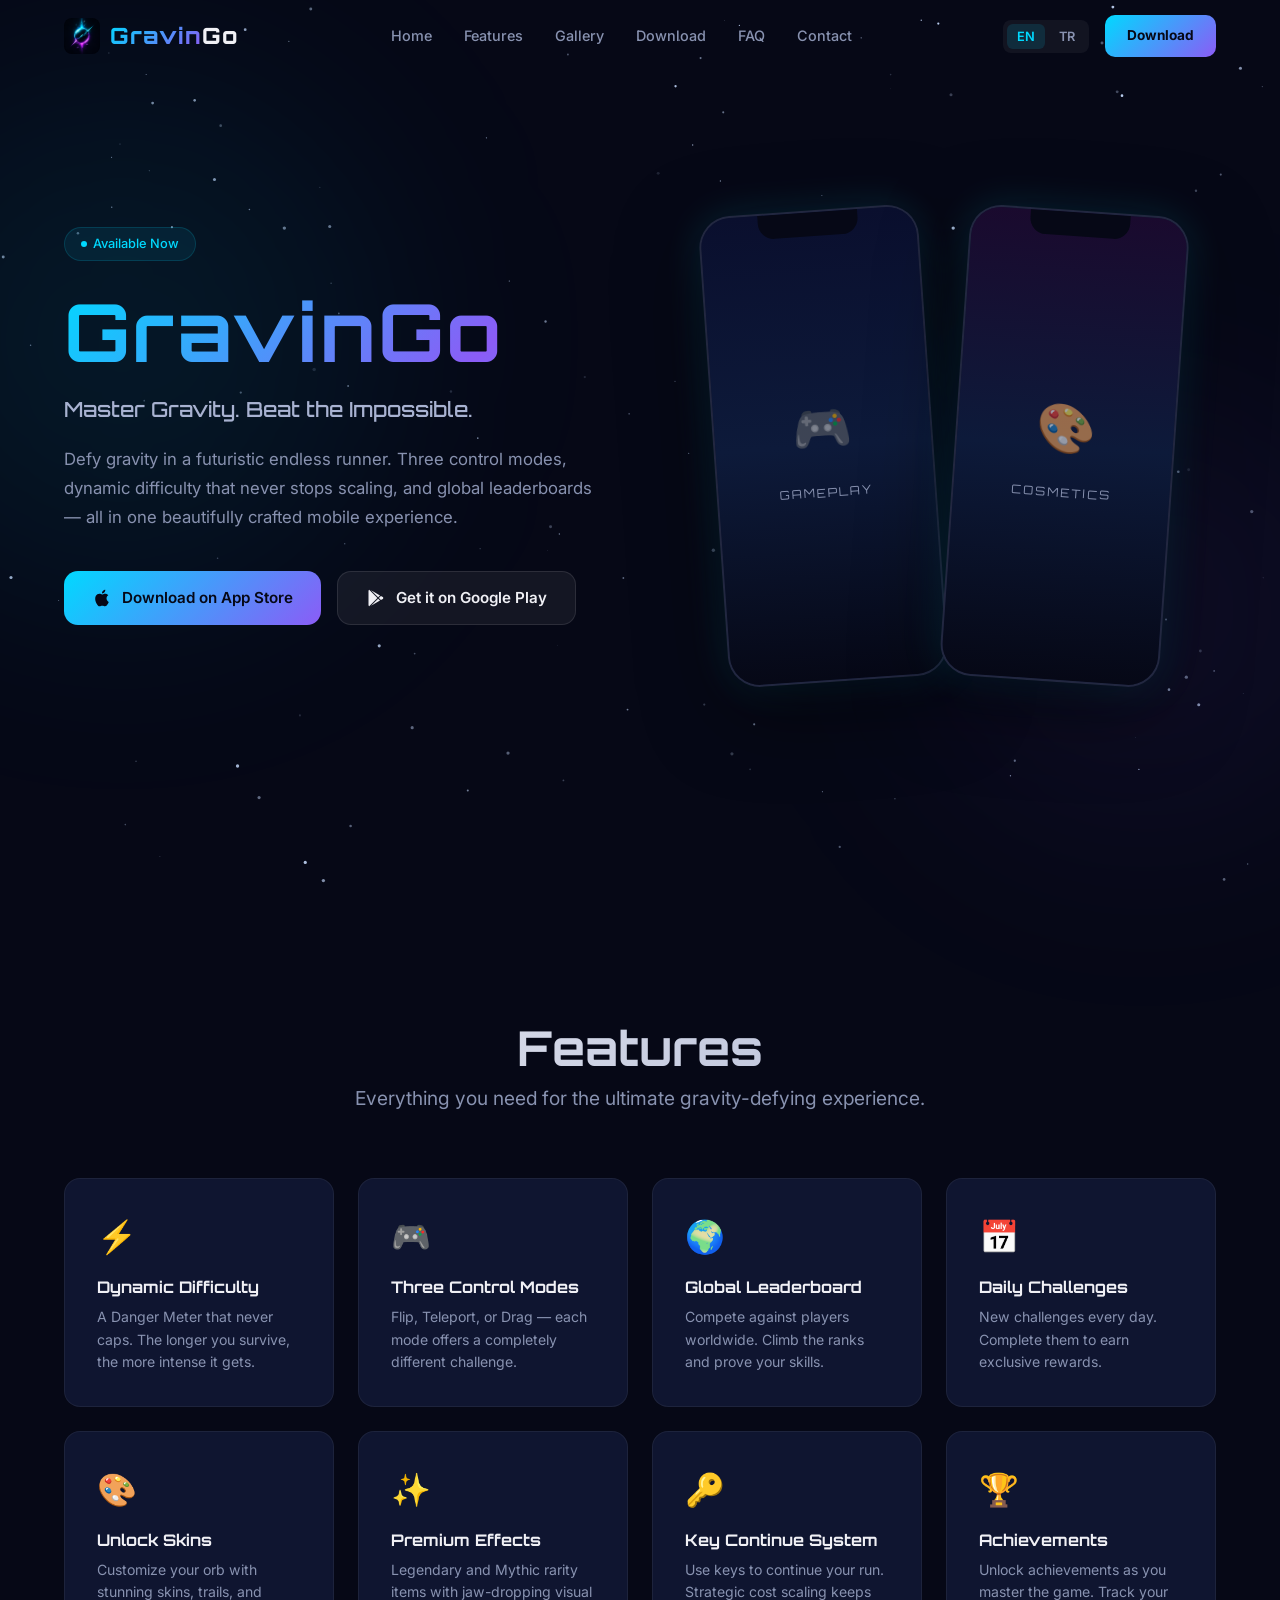
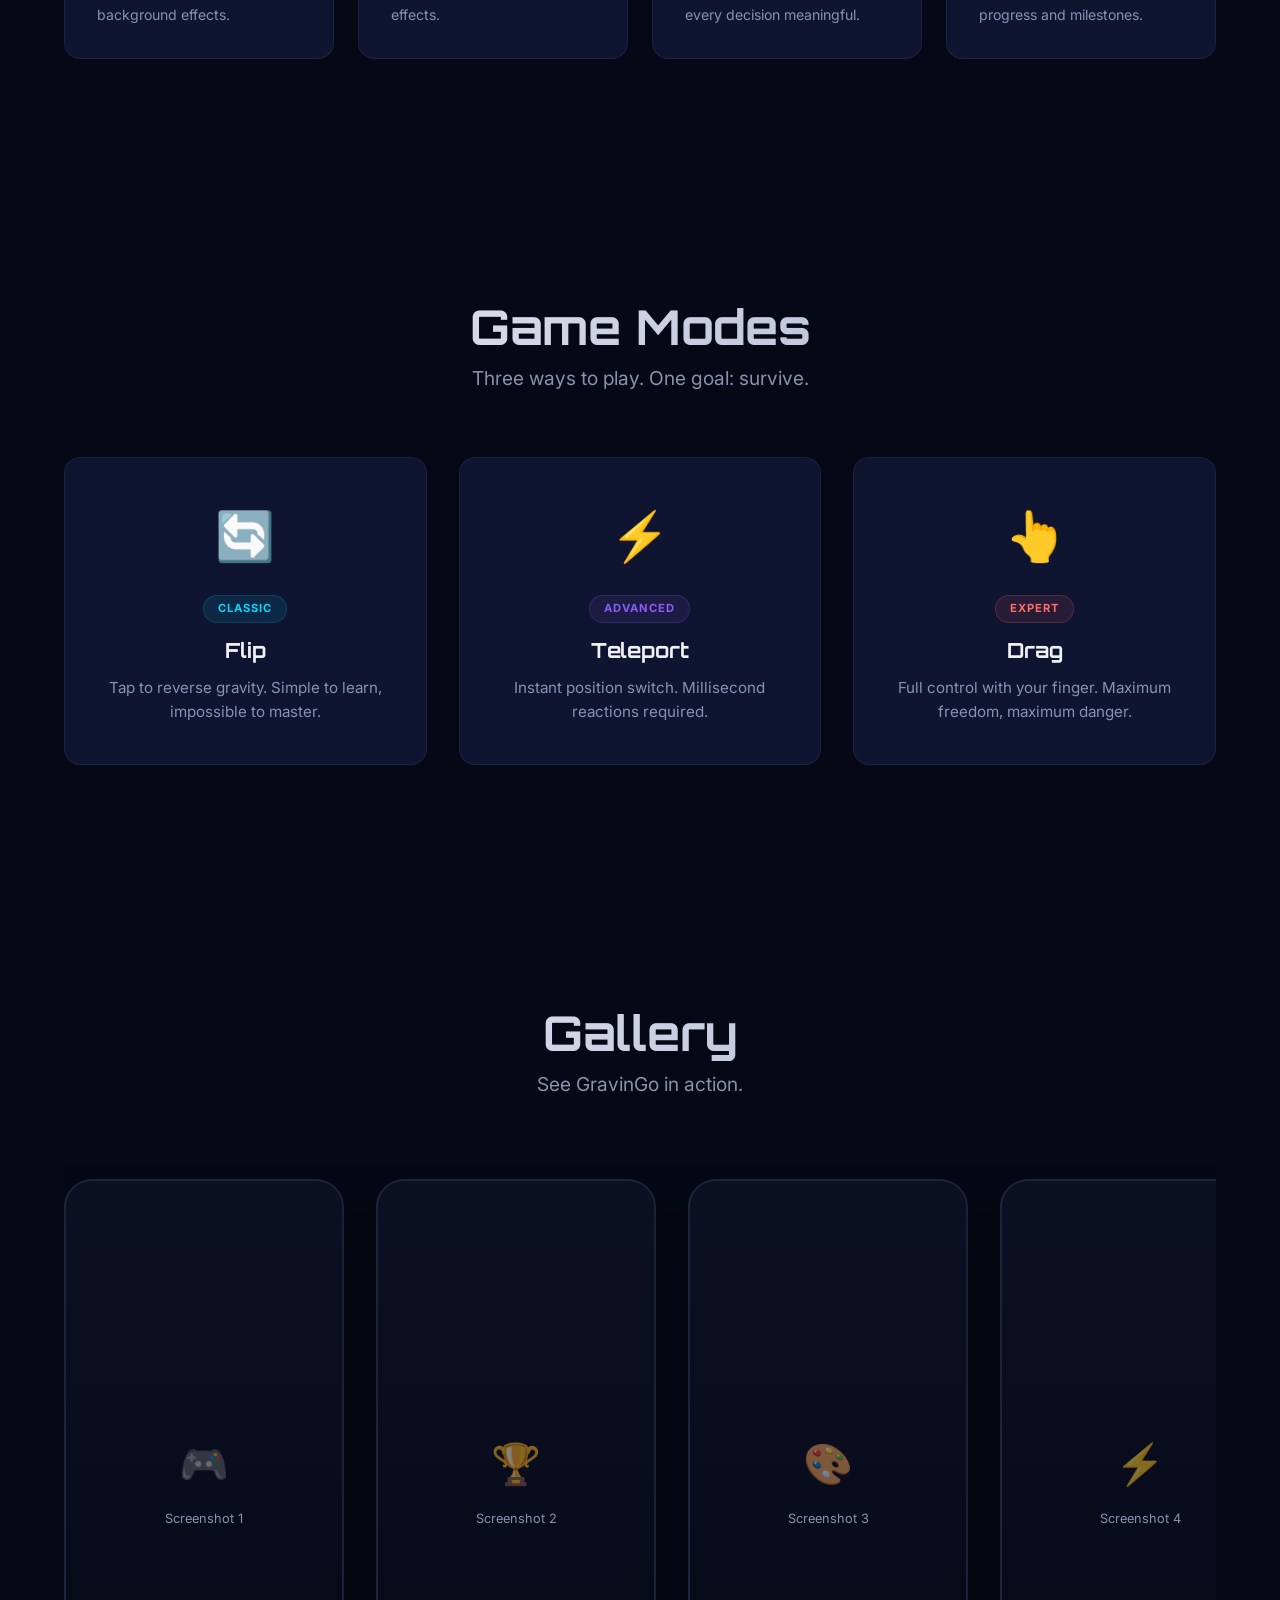
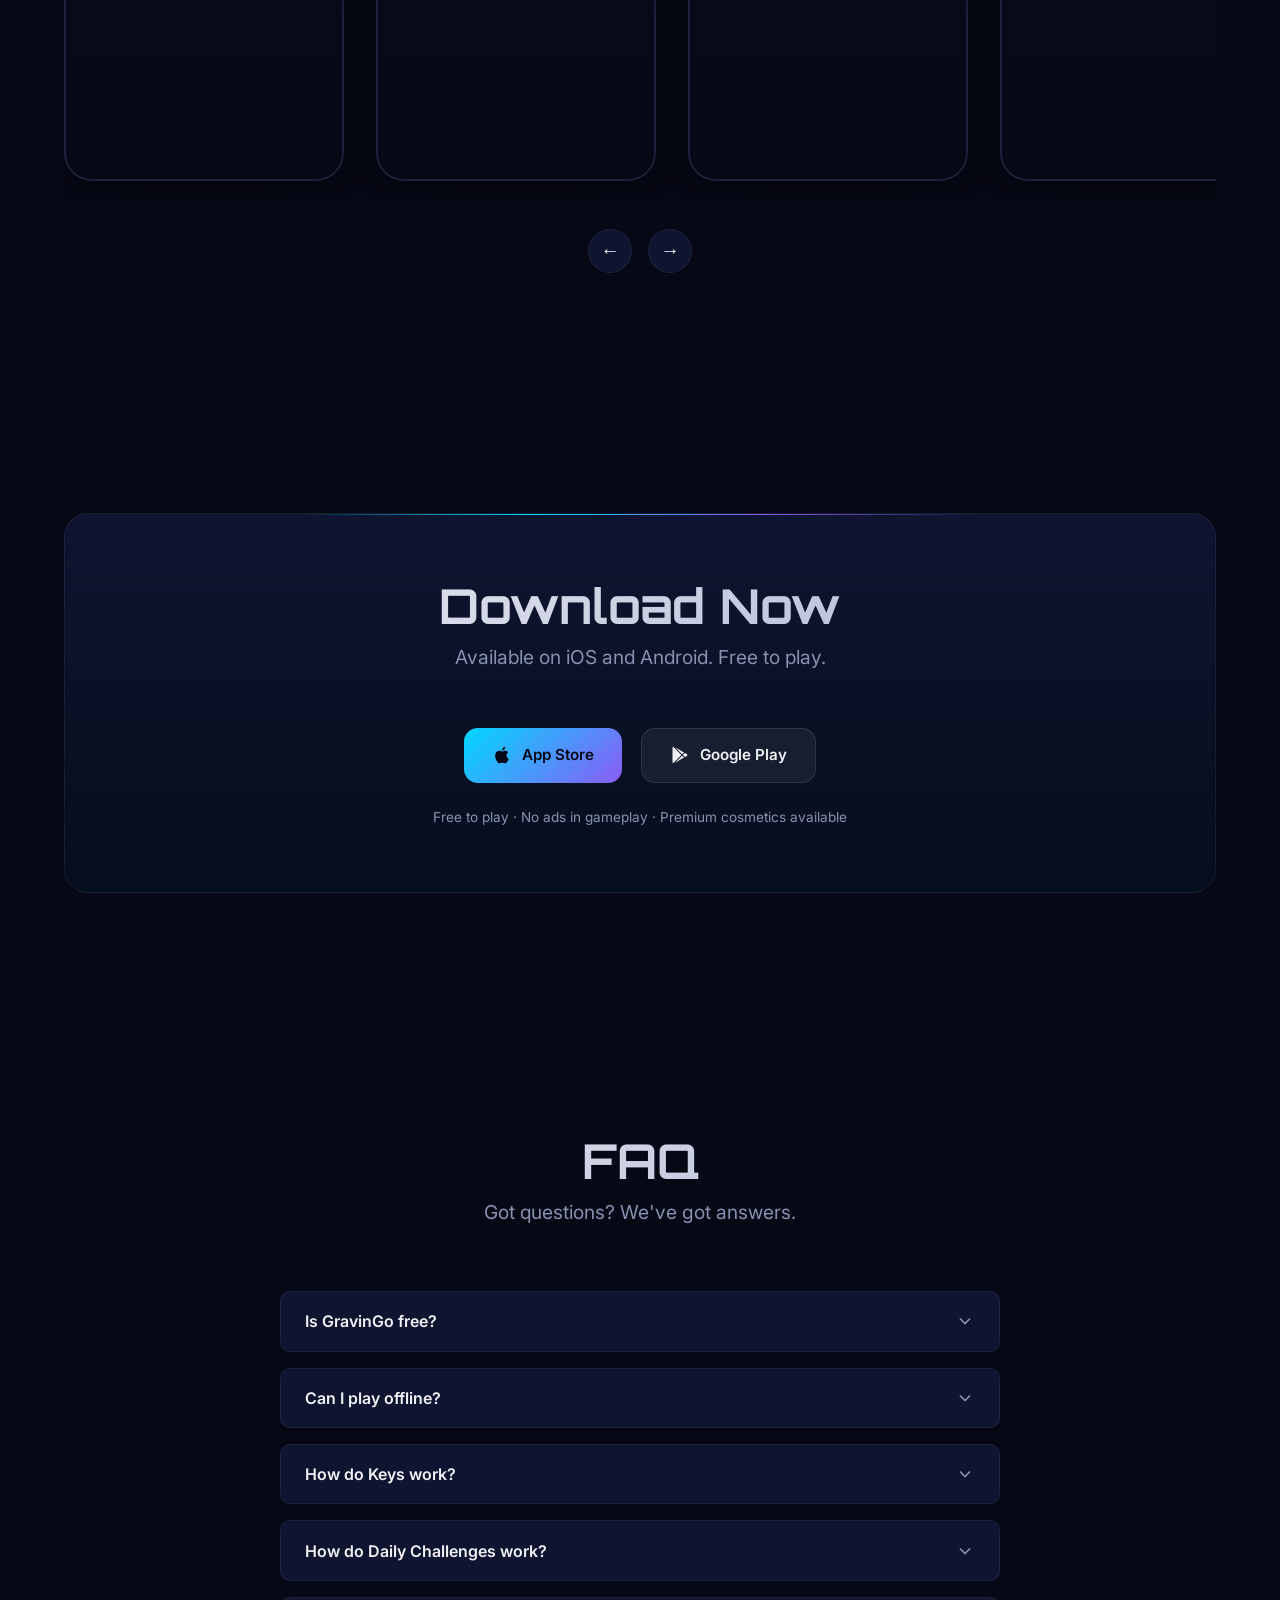
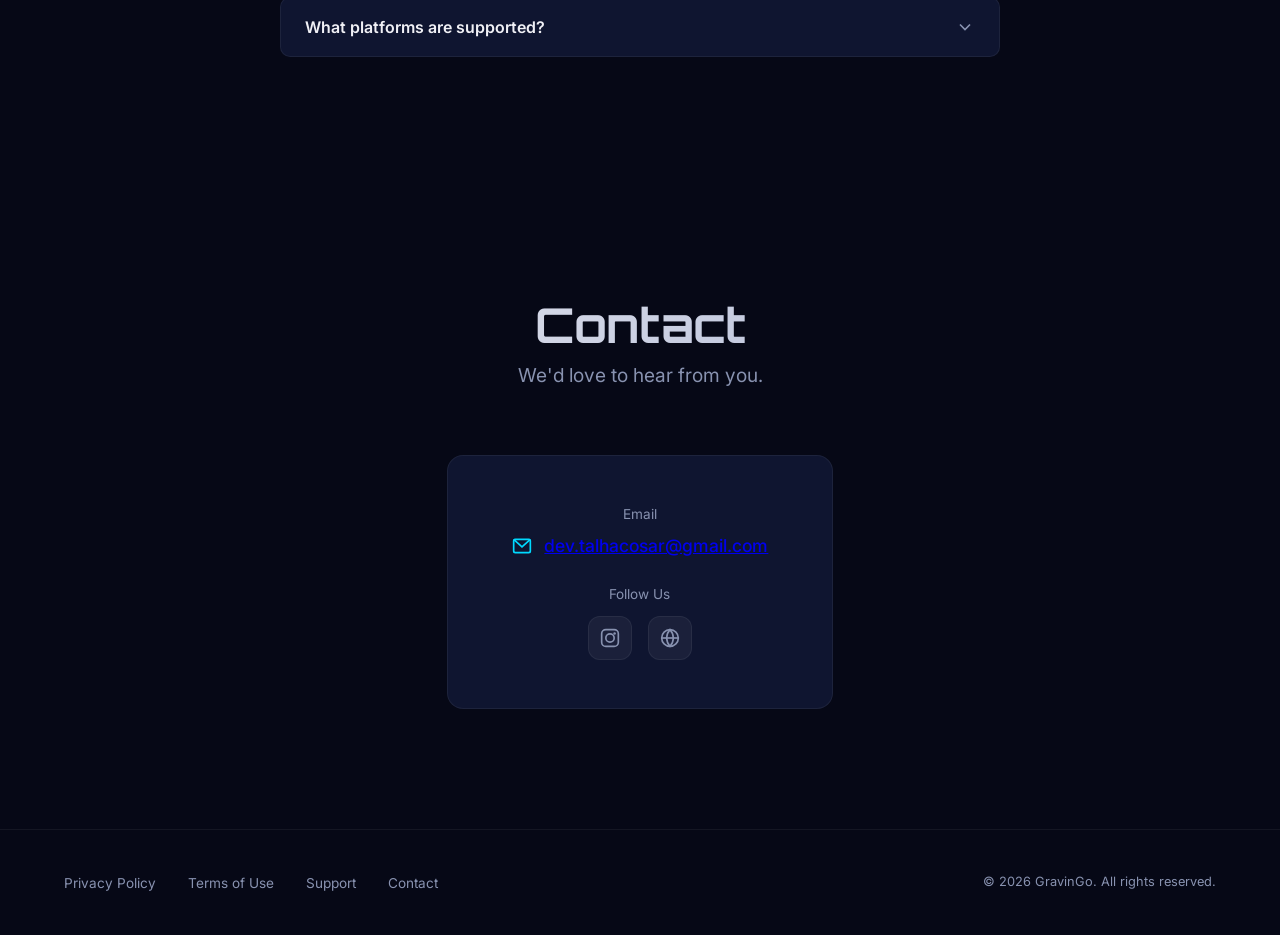
==== index.html @ 78fa4a9f "Initial commit" ====
<!DOCTYPE html>
<html lang="en">
<head>
  <meta charset="UTF-8">
  <meta name="viewport" content="width=device-width, initial-scale=1.0">
  <title>GravinGo — Master Gravity. Beat the Impossible.</title>
  <meta name="description" content="GravinGo is a futuristic endless runner where you defy gravity with three control modes, dynamic difficulty, and global leaderboards. Free on iOS and Android.">

  <!-- Open Graph -->
  <meta property="og:title" content="GravinGo — Master Gravity. Beat the Impossible.">
  <meta property="og:description" content="Defy gravity in a futuristic endless runner. Three control modes, dynamic difficulty, global leaderboards.">
  <meta property="og:type" content="website">
  <meta property="og:url" content="https://gravingo.com">
  <meta property="og:image" content="https://gravingo.com/assets/images/og-image.png">

  <!-- Twitter Card -->
  <meta name="twitter:card" content="summary_large_image">
  <meta name="twitter:title" content="GravinGo — Master Gravity. Beat the Impossible.">
  <meta name="twitter:description" content="Defy gravity in a futuristic endless runner. Free on iOS and Android.">
  <meta name="twitter:image" content="https://gravingo.com/assets/images/og-image.png">

  <!-- Favicon -->
  <link rel="icon" type="image/png" sizes="32x32" href="assets/favicon/favicon-32x32.png">
  <link rel="icon" type="image/png" sizes="16x16" href="assets/favicon/favicon-16x16.png">
  <link rel="apple-touch-icon" sizes="180x180" href="assets/favicon/apple-touch-icon.png">

  <!-- Fonts -->
  <link rel="preconnect" href="https://fonts.googleapis.com">
  <link rel="preconnect" href="https://fonts.gstatic.com" crossorigin>
  <link href="https://fonts.googleapis.com/css2?family=Inter:wght@400;500;600;700&family=Orbitron:wght@500;600;700;800;900&display=swap" rel="stylesheet">

  <!-- Styles -->
  <link rel="stylesheet" href="assets/css/style.css">
  <link rel="stylesheet" href="assets/css/responsive.css">
</head>
<body>

  <!-- ═══ Stars Background ═══ -->
  <canvas id="stars-canvas"></canvas>

  <!-- ═══ Navbar ═══ -->
  <nav class="navbar">
    <div class="container">
      <a href="#hero" class="nav-logo">
        <img src="assets/images/gravingo_logo.png" alt="GravinGo" class="nav-logo-img">
        <span><span class="text-gradient">Gravin</span>Go</span>
      </a>

      <ul class="nav-links">
        <li><a href="#hero" data-i18n="nav.home">Home</a></li>
        <li><a href="#features" data-i18n="nav.features">Features</a></li>
        <li><a href="#gallery" data-i18n="nav.gallery">Gallery</a></li>
        <li><a href="#download" data-i18n="nav.download">Download</a></li>
        <li><a href="#faq" data-i18n="nav.faq">FAQ</a></li>
        <li><a href="#contact" data-i18n="nav.contact">Contact</a></li>
      </ul>

      <div class="nav-right">
        <div class="lang-switch">
          <button data-lang="en" class="active">EN</button>
          <button data-lang="tr">TR</button>
        </div>
        <a href="#download" class="nav-cta nav-cta-desktop ripple" data-i18n="nav.download">Download</a>
        <button class="nav-hamburger" aria-label="Menu">
          <span></span>
          <span></span>
          <span></span>
        </button>
      </div>
    </div>
  </nav>

  <!-- ═══ Hero ═══ -->
  <section class="hero" id="hero">
    <div class="hero-glow glow-1"></div>
    <div class="hero-glow glow-2"></div>

    <div class="container">
      <div class="hero-content reveal-left">
        <div class="hero-badge">
          <span class="dot"></span>
          <span data-i18n="hero.badge">Available Now</span>
        </div>
        <h1><span class="gradient-text" data-i18n="hero.title">GravinGo</span></h1>
        <p class="hero-subtitle" data-i18n="hero.subtitle">Master Gravity. Beat the Impossible.</p>
        <p class="hero-desc" data-i18n="hero.description">Defy gravity in a futuristic endless runner. Three control modes, dynamic difficulty that never stops scaling, and global leaderboards — all in one beautifully crafted mobile experience.</p>
        <div class="hero-buttons">
          <a href="#" class="store-btn primary ripple" aria-label="Download on App Store">
            <svg viewBox="0 0 24 24" fill="currentColor"><path d="M18.71 19.5c-.83 1.24-1.71 2.45-3.05 2.47-1.34.03-1.77-.79-3.29-.79-1.53 0-2 .77-3.27.82-1.31.05-2.3-1.32-3.14-2.53C4.25 17 2.94 12.45 4.7 9.39c.87-1.52 2.43-2.48 4.12-2.51 1.28-.02 2.5.87 3.29.87.78 0 2.26-1.07 3.8-.91.65.03 2.47.26 3.64 1.98-.09.06-2.17 1.28-2.15 3.81.03 3.02 2.65 4.03 2.68 4.04-.03.07-.42 1.44-1.38 2.83M13 3.5c.73-.83 1.94-1.46 2.94-1.5.13 1.17-.34 2.35-1.04 3.19-.69.85-1.83 1.51-2.95 1.42-.15-1.15.41-2.35 1.05-3.11z"/></svg>
            <span data-i18n="hero.cta_appstore">Download on App Store</span>
          </a>
          <a href="#" class="store-btn secondary ripple" aria-label="Get it on Google Play">
            <svg viewBox="0 0 24 24" fill="currentColor"><path d="M3,20.5V3.5C3,2.91 3.34,2.39 3.84,2.15L13.69,12L3.84,21.85C3.34,21.61 3,21.09 3,20.5M16.81,15.12L6.05,21.34L14.54,12.85L16.81,15.12M20.16,10.81C20.5,11.08 20.75,11.5 20.75,12C20.75,12.5 20.53,12.9 20.18,13.18L17.89,14.5L15.39,12L17.89,9.5L20.16,10.81M6.05,2.66L16.81,8.88L14.54,11.15L6.05,2.66Z"/></svg>
            <span data-i18n="hero.cta_google">Get it on Google Play</span>
          </a>
        </div>
      </div>

      <div class="hero-phones reveal-scale">
        <div class="phone-mockup">
          <div class="phone-notch"></div>
          <div class="phone-screen">
            <div class="phone-placeholder">
              <span class="placeholder-icon">🎮</span>
              <span class="placeholder-text" data-i18n="hero.phone_left_label">Gameplay</span>
            </div>
          </div>
        </div>
        <div class="phone-mockup">
          <div class="phone-notch"></div>
          <div class="phone-screen">
            <div class="phone-placeholder">
              <span class="placeholder-icon">🎨</span>
              <span class="placeholder-text" data-i18n="hero.phone_right_label">Cosmetics</span>
            </div>
          </div>
        </div>
      </div>
    </div>
  </section>

  <!-- ═══ Features ═══ -->
  <section id="features">
    <div class="container">
      <div class="section-header reveal">
        <h2 class="section-title" data-i18n="features.section_title">Features</h2>
        <p class="section-subtitle" data-i18n="features.section_subtitle">Everything you need for the ultimate gravity-defying experience.</p>
      </div>
      <div class="features-grid stagger-children" id="features-grid">
        <!-- Built dynamically by main.js -->
      </div>
    </div>
  </section>

  <!-- ═══ Game Modes ═══ -->
  <section id="modes">
    <div class="container">
      <div class="section-header reveal">
        <h2 class="section-title" data-i18n="modes.section_title">Game Modes</h2>
        <p class="section-subtitle" data-i18n="modes.section_subtitle">Three ways to play. One goal: survive.</p>
      </div>
      <div class="modes-grid stagger-children" id="modes-grid">
        <!-- Built dynamically by main.js -->
      </div>
    </div>
  </section>

  <!-- ═══ Gallery ═══ -->
  <section id="gallery">
    <div class="container">
      <div class="section-header reveal">
        <h2 class="section-title" data-i18n="gallery.section_title">Gallery</h2>
        <p class="section-subtitle" data-i18n="gallery.section_subtitle">See GravinGo in action.</p>
      </div>
      <div class="gallery-slider" id="gallery-slider">
        <!-- Built dynamically by main.js -->
      </div>
      <div class="gallery-nav">
        <button class="gallery-prev" aria-label="Previous">←</button>
        <button class="gallery-next" aria-label="Next">→</button>
      </div>
    </div>
  </section>

  <!-- ═══ Download ═══ -->
  <section id="download">
    <div class="container">
      <div class="download-box reveal-scale">
        <h2 class="section-title" data-i18n="download.section_title">Download Now</h2>
        <p class="section-subtitle" data-i18n="download.section_subtitle">Available on iOS and Android. Free to play.</p>
        <div class="download-buttons">
          <a href="#" class="store-btn primary ripple" aria-label="App Store">
            <svg viewBox="0 0 24 24" fill="currentColor"><path d="M18.71 19.5c-.83 1.24-1.71 2.45-3.05 2.47-1.34.03-1.77-.79-3.29-.79-1.53 0-2 .77-3.27.82-1.31.05-2.3-1.32-3.14-2.53C4.25 17 2.94 12.45 4.7 9.39c.87-1.52 2.43-2.48 4.12-2.51 1.28-.02 2.5.87 3.29.87.78 0 2.26-1.07 3.8-.91.65.03 2.47.26 3.64 1.98-.09.06-2.17 1.28-2.15 3.81.03 3.02 2.65 4.03 2.68 4.04-.03.07-.42 1.44-1.38 2.83M13 3.5c.73-.83 1.94-1.46 2.94-1.5.13 1.17-.34 2.35-1.04 3.19-.69.85-1.83 1.51-2.95 1.42-.15-1.15.41-2.35 1.05-3.11z"/></svg>
            <span data-i18n="download.cta_appstore">App Store</span>
          </a>
          <a href="#" class="store-btn secondary ripple" aria-label="Google Play">
            <svg viewBox="0 0 24 24" fill="currentColor"><path d="M3,20.5V3.5C3,2.91 3.34,2.39 3.84,2.15L13.69,12L3.84,21.85C3.34,21.61 3,21.09 3,20.5M16.81,15.12L6.05,21.34L14.54,12.85L16.81,15.12M20.16,10.81C20.5,11.08 20.75,11.5 20.75,12C20.75,12.5 20.53,12.9 20.18,13.18L17.89,14.5L15.39,12L17.89,9.5L20.16,10.81M6.05,2.66L16.81,8.88L14.54,11.15L6.05,2.66Z"/></svg>
            <span data-i18n="download.cta_google">Google Play</span>
          </a>
        </div>
        <p class="download-note" data-i18n="download.note">Free to play · No ads in gameplay · Premium cosmetics available</p>
      </div>
    </div>
  </section>

  <!-- ═══ FAQ ═══ -->
  <section id="faq">
    <div class="container">
      <div class="section-header reveal">
        <h2 class="section-title" data-i18n="faq.section_title">FAQ</h2>
        <p class="section-subtitle" data-i18n="faq.section_subtitle">Got questions? We've got answers.</p>
      </div>
      <div class="faq-list reveal" id="faq-list">
        <!-- Built dynamically by main.js -->
      </div>
    </div>
  </section>

  <!-- ═══ Contact ═══ -->
  <section id="contact">
    <div class="container">
      <div class="section-header reveal">
        <h2 class="section-title" data-i18n="contact.section_title">Contact</h2>
        <p class="section-subtitle" data-i18n="contact.section_subtitle">We'd love to hear from you.</p>
      </div>
      <div class="contact-content reveal">
        <div class="contact-card">
          <div>
            <p style="color: var(--gray); font-size: 0.85rem; margin-bottom: 0.4rem;" data-i18n="contact.email_label">Email</p>
            <div class="contact-email">
              <svg viewBox="0 0 24 24" fill="none" stroke="currentColor" stroke-width="2"><rect x="2" y="4" width="20" height="16" rx="2"/><polyline points="22,4 12,13 2,4"/></svg>
              <a href="mailto:dev.talhacosar@gmail.com">dev.talhacosar@gmail.com</a>
            </div>
          </div>
          <div>
            <p style="color: var(--gray); font-size: 0.85rem; margin-bottom: 0.6rem;" data-i18n="contact.follow_label">Follow Us</p>
            <div class="contact-socials">
              <a href="https://instagram.com/tycosoftware" target="_blank" rel="noopener" class="social-link" aria-label="Instagram">
                <svg viewBox="0 0 24 24" fill="none" stroke="currentColor" stroke-width="2"><rect x="2" y="2" width="20" height="20" rx="5"/><circle cx="12" cy="12" r="5"/><circle cx="17.5" cy="6.5" r="1.5" fill="currentColor" stroke="none"/></svg>
              </a>
              <a href="https://talhacosar29.github.io/tyco_portfolyo/" target="_blank" rel="noopener" class="social-link" aria-label="Website">
                <svg viewBox="0 0 24 24" fill="none" stroke="currentColor" stroke-width="2"><circle cx="12" cy="12" r="10"/><line x1="2" y1="12" x2="22" y2="12"/><path d="M12 2a15.3 15.3 0 014 10 15.3 15.3 0 01-4 10 15.3 15.3 0 01-4-10 15.3 15.3 0 014-10z"/></svg>
              </a>
            </div>
          </div>
        </div>
      </div>
    </div>
  </section>

  <!-- ═══ Footer ═══ -->
  <footer class="footer">
    <div class="container">
      <ul class="footer-links">
        <li><a href="privacy.html" data-i18n="footer.privacy">Privacy Policy</a></li>
        <li><a href="terms.html" data-i18n="footer.terms">Terms of Use</a></li>
        <li><a href="#contact" data-i18n="footer.support">Support</a></li>
        <li><a href="contact.html" data-i18n="footer.contact">Contact</a></li>
      </ul>
      <p class="footer-copy" data-i18n="footer.copyright">© 2026 GravinGo. All rights reserved.</p>
    </div>
  </footer>

  <!-- Scripts -->
  <script src="assets/js/language.js"></script>
  <script src="assets/js/animations.js"></script>
  <script src="assets/js/main.js"></script>
</body>
</html>
---- assets/css/style.css ----
/* ═══════════════════════════════════════════════════════
   GravinGo — Premium Landing Page
   Dark futuristic theme · Apple-style minimal design
   ═══════════════════════════════════════════════════════ */

/* ── Reset & Base ──────────────────────────────────── */
*, *::before, *::after {
  margin: 0;
  padding: 0;
  box-sizing: border-box;
}

:root {
  --bg-deep:    #060816;
  --bg-surface: #0B1022;
  --bg-card:    #0f1530;
  --bg-card-hover: #141a3a;
  --accent:     #00D9FF;
  --accent2:    #8B5CF6;
  --white:      #F0F0F5;
  --gray:       #8892B0;
  --gray-light: #A8B2D1;
  --border:     rgba(255,255,255,0.06);
  --glow-accent:  0 0 40px rgba(0,217,255,0.15);
  --glow-accent2: 0 0 40px rgba(139,92,246,0.15);
  --radius:     16px;
  --radius-sm:  10px;
  --transition: 0.35s cubic-bezier(0.4, 0, 0.2, 1);
  --nav-height: 72px;
}

html {
  scroll-behavior: smooth;
  -webkit-font-smoothing: antialiased;
  -moz-osx-font-smoothing: grayscale;
}

body {
  font-family: 'Inter', -apple-system, BlinkMacSystemFont, sans-serif;
  background: var(--bg-deep);
  color: var(--white);
  line-height: 1.6;
  overflow-x: hidden;
}

/* ── Typography ────────────────────────────────────── */
h1, h2, h3, h4 {
  font-family: 'Orbitron', sans-serif;
  font-weight: 700;
  line-height: 1.15;
}

.section-title {
  font-size: clamp(2rem, 5vw, 3rem);
  margin-bottom: 0.5rem;
  background: linear-gradient(135deg, var(--white) 0%, var(--gray-light) 100%);
  -webkit-background-clip: text;
  -webkit-text-fill-color: transparent;
  background-clip: text;
}

.section-subtitle {
  font-size: clamp(1rem, 2.5vw, 1.2rem);
  color: var(--gray);
  max-width: 600px;
  margin: 0 auto 3.5rem;
}

/* ── Layout ────────────────────────────────────────── */
.container {
  max-width: 1200px;
  margin: 0 auto;
  padding: 0 24px;
}

section {
  padding: 120px 0;
  position: relative;
}

section .section-header {
  text-align: center;
  margin-bottom: 4rem;
}

/* ── Stars Background ─────────────────────────────── */
#stars-canvas {
  position: fixed;
  top: 0;
  left: 0;
  width: 100%;
  height: 100%;
  z-index: 0;
  pointer-events: none;
}

/* ── Navbar ────────────────────────────────────────── */
.navbar {
  position: fixed;
  top: 0;
  left: 0;
  width: 100%;
  height: var(--nav-height);
  z-index: 1000;
  transition: background var(--transition), box-shadow var(--transition);
  display: flex;
  align-items: center;
}

.navbar.scrolled {
  background: rgba(6, 8, 22, 0.82);
  backdrop-filter: blur(20px) saturate(180%);
  -webkit-backdrop-filter: blur(20px) saturate(180%);
  box-shadow: 0 1px 0 var(--border);
}

.navbar .container {
  display: flex;
  align-items: center;
  justify-content: space-between;
  width: 100%;
}

.nav-logo {
  font-family: 'Orbitron', sans-serif;
  font-size: 1.4rem;
  font-weight: 800;
  color: var(--white);
  text-decoration: none;
  letter-spacing: 1px;
  display: flex;
  align-items: center;
  gap: 10px;
}

.nav-logo-img {
  width: 36px;
  height: 36px;
  border-radius: 8px;
  object-fit: cover;
}

.nav-links {
  display: flex;
  align-items: center;
  gap: 2rem;
  list-style: none;
}

.nav-links a {
  color: var(--gray);
  text-decoration: none;
  font-size: 0.9rem;
  font-weight: 500;
  transition: color var(--transition);
  position: relative;
}

.nav-links a:hover {
  color: var(--white);
}

.nav-links a::after {
  content: '';
  position: absolute;
  bottom: -4px;
  left: 0;
  width: 0;
  height: 2px;
  background: linear-gradient(90deg, var(--accent), var(--accent2));
  transition: width var(--transition);
  border-radius: 1px;
}

.nav-links a:hover::after {
  width: 100%;
}

.nav-right {
  display: flex;
  align-items: center;
  gap: 1rem;
}

/* Language Switcher */
.lang-switch {
  display: flex;
  align-items: center;
  gap: 4px;
  background: rgba(255,255,255,0.05);
  border-radius: 8px;
  padding: 4px;
}

.lang-switch button {
  background: none;
  border: none;
  color: var(--gray);
  font-size: 0.8rem;
  font-weight: 600;
  padding: 5px 10px;
  border-radius: 6px;
  cursor: pointer;
  transition: all var(--transition);
  font-family: 'Inter', sans-serif;
}

.lang-switch button.active {
  background: rgba(0, 217, 255, 0.12);
  color: var(--accent);
}

/* Nav CTA */
.nav-cta {
  background: linear-gradient(135deg, var(--accent), var(--accent2));
  color: var(--bg-deep) !important;
  padding: 10px 22px;
  border-radius: 10px;
  font-weight: 700;
  font-size: 0.85rem;
  text-decoration: none;
  transition: transform var(--transition), box-shadow var(--transition);
}

.nav-cta:hover {
  transform: translateY(-2px);
  box-shadow: 0 8px 25px rgba(0, 217, 255, 0.3);
}

.nav-cta::after {
  display: none !important;
}

/* Hamburger */
.nav-hamburger {
  display: none;
  flex-direction: column;
  gap: 5px;
  cursor: pointer;
  background: none;
  border: none;
  padding: 4px;
}

.nav-hamburger span {
  display: block;
  width: 24px;
  height: 2px;
  background: var(--white);
  border-radius: 2px;
  transition: all 0.3s;
}

.nav-hamburger.active span:nth-child(1) {
  transform: rotate(45deg) translate(5px, 5px);
}

.nav-hamburger.active span:nth-child(2) {
  opacity: 0;
}

.nav-hamburger.active span:nth-child(3) {
  transform: rotate(-45deg) translate(5px, -5px);
}

/* ── Hero Section ──────────────────────────────────── */
.hero {
  min-height: 100vh;
  display: flex;
  align-items: center;
  padding-top: var(--nav-height);
  position: relative;
  z-index: 1;
}

.hero .container {
  display: grid;
  grid-template-columns: 1fr 1fr;
  gap: 4rem;
  align-items: center;
}

.hero-content {
  max-width: 560px;
}

.hero-badge {
  display: inline-flex;
  align-items: center;
  gap: 6px;
  background: rgba(0, 217, 255, 0.08);
  border: 1px solid rgba(0, 217, 255, 0.15);
  padding: 6px 16px;
  border-radius: 100px;
  font-size: 0.8rem;
  color: var(--accent);
  margin-bottom: 1.5rem;
  font-weight: 500;
}

.hero-badge .dot {
  width: 6px;
  height: 6px;
  border-radius: 50%;
  background: var(--accent);
  animation: pulse-dot 2s infinite;
}

@keyframes pulse-dot {
  0%, 100% { opacity: 1; }
  50% { opacity: 0.3; }
}

.hero h1 {
  font-size: clamp(3rem, 7vw, 5rem);
  margin-bottom: 1rem;
  letter-spacing: 2px;
}

.hero h1 .gradient-text {
  background: linear-gradient(135deg, var(--accent) 0%, var(--accent2) 50%, var(--accent) 100%);
  background-size: 200% auto;
  -webkit-background-clip: text;
  -webkit-text-fill-color: transparent;
  background-clip: text;
  animation: gradient-shift 4s ease-in-out infinite;
}

@keyframes gradient-shift {
  0%, 100% { background-position: 0% center; }
  50% { background-position: 100% center; }
}

.hero-subtitle {
  font-family: 'Orbitron', sans-serif;
  font-size: clamp(1rem, 2.5vw, 1.3rem);
  color: var(--gray-light);
  margin-bottom: 1.2rem;
  font-weight: 500;
}

.hero-desc {
  font-size: 1.05rem;
  color: var(--gray);
  line-height: 1.7;
  margin-bottom: 2.5rem;
}

.hero-buttons {
  display: flex;
  gap: 1rem;
  flex-wrap: wrap;
}

.store-btn {
  display: inline-flex;
  align-items: center;
  gap: 10px;
  padding: 14px 28px;
  border-radius: 14px;
  text-decoration: none;
  font-weight: 600;
  font-size: 0.95rem;
  transition: all var(--transition);
  position: relative;
  overflow: hidden;
}

.store-btn::before {
  content: '';
  position: absolute;
  inset: 0;
  border-radius: inherit;
  opacity: 0;
  transition: opacity var(--transition);
}

.store-btn:hover::before {
  opacity: 1;
}

.store-btn.primary {
  background: linear-gradient(135deg, var(--accent), var(--accent2));
  color: var(--bg-deep);
}

.store-btn.primary:hover {
  transform: translateY(-3px);
  box-shadow: 0 12px 35px rgba(0, 217, 255, 0.35);
}

.store-btn.secondary {
  background: rgba(255,255,255,0.06);
  border: 1px solid rgba(255,255,255,0.1);
  color: var(--white);
}

.store-btn.secondary:hover {
  background: rgba(255,255,255,0.1);
  transform: translateY(-3px);
  box-shadow: 0 12px 35px rgba(139, 92, 246, 0.2);
}

.store-btn svg {
  width: 20px;
  height: 20px;
  flex-shrink: 0;
}

/* Hero Phones */
.hero-phones {
  position: relative;
  display: flex;
  justify-content: center;
  align-items: center;
  gap: 1.5rem;
}

.phone-mockup {
  position: relative;
  width: 220px;
  border-radius: 32px;
  overflow: hidden;
  background: var(--bg-card);
  border: 2px solid rgba(255,255,255,0.08);
  box-shadow: 0 25px 80px rgba(0, 0, 0, 0.5), var(--glow-accent);
  transition: transform var(--transition);
}

.phone-mockup:first-child {
  transform: rotate(-4deg) translateY(20px);
}

.phone-mockup:last-child {
  transform: rotate(4deg) translateY(20px);
}

.phone-mockup:hover {
  transform: rotate(0deg) translateY(0) scale(1.03);
}

.phone-notch {
  position: absolute;
  top: 0;
  left: 50%;
  transform: translateX(-50%);
  width: 100px;
  height: 24px;
  background: var(--bg-deep);
  border-radius: 0 0 16px 16px;
  z-index: 2;
}

.phone-screen {
  aspect-ratio: 9/19.5;
  display: flex;
  align-items: center;
  justify-content: center;
  position: relative;
  overflow: hidden;
}

.phone-screen img {
  width: 100%;
  height: 100%;
  object-fit: cover;
}

/* Placeholder screen */
.phone-placeholder {
  width: 100%;
  height: 100%;
  display: flex;
  flex-direction: column;
  align-items: center;
  justify-content: center;
  gap: 1rem;
  padding: 2rem;
}

.phone-placeholder .placeholder-icon {
  font-size: 3rem;
  opacity: 0.6;
}

.phone-placeholder .placeholder-text {
  font-family: 'Orbitron', sans-serif;
  font-size: 0.75rem;
  color: var(--gray);
  text-transform: uppercase;
  letter-spacing: 2px;
}

.phone-mockup:first-child .phone-screen {
  background: linear-gradient(180deg, #0a0f2e 0%, #0d1a3a 50%, #060816 100%);
}

.phone-mockup:last-child .phone-screen {
  background: linear-gradient(180deg, #1a0a2e 0%, #0d1a3a 50%, #060816 100%);
}

.phone-label {
  text-align: center;
  margin-top: 0.8rem;
  font-family: 'Orbitron', sans-serif;
  font-size: 0.7rem;
  color: var(--gray);
  text-transform: uppercase;
  letter-spacing: 2px;
}

/* Hero glow orbs */
.hero-glow {
  position: absolute;
  border-radius: 50%;
  filter: blur(120px);
  pointer-events: none;
  z-index: -1;
}

.hero-glow.glow-1 {
  width: 500px;
  height: 500px;
  background: rgba(0, 217, 255, 0.08);
  top: 10%;
  left: -10%;
}

.hero-glow.glow-2 {
  width: 400px;
  height: 400px;
  background: rgba(139, 92, 246, 0.08);
  bottom: 10%;
  right: -5%;
}

/* ── Features Section ──────────────────────────────── */
#features {
  z-index: 1;
  position: relative;
}

.features-grid {
  display: grid;
  grid-template-columns: repeat(4, 1fr);
  gap: 1.5rem;
}

.feature-card {
  background: var(--bg-card);
  border: 1px solid var(--border);
  border-radius: var(--radius);
  padding: 2rem;
  transition: all var(--transition);
  position: relative;
  overflow: hidden;
}

.feature-card::before {
  content: '';
  position: absolute;
  top: 0;
  left: 0;
  right: 0;
  height: 2px;
  background: linear-gradient(90deg, var(--accent), var(--accent2));
  opacity: 0;
  transition: opacity var(--transition);
}

.feature-card:hover {
  background: var(--bg-card-hover);
  border-color: rgba(0, 217, 255, 0.15);
  transform: translateY(-6px);
  box-shadow: var(--glow-accent);
}

.feature-card:hover::before {
  opacity: 1;
}

.feature-icon {
  font-size: 2rem;
  margin-bottom: 1rem;
  display: block;
}

.feature-card h3 {
  font-size: 1rem;
  margin-bottom: 0.6rem;
  color: var(--white);
}

.feature-card p {
  font-size: 0.88rem;
  color: var(--gray);
  line-height: 1.6;
}

/* ── Game Modes Section ────────────────────────────── */
#modes {
  z-index: 1;
  position: relative;
}

.modes-grid {
  display: grid;
  grid-template-columns: repeat(3, 1fr);
  gap: 2rem;
}

.mode-card {
  background: var(--bg-card);
  border: 1px solid var(--border);
  border-radius: var(--radius);
  padding: 2.5rem 2rem;
  text-align: center;
  transition: all var(--transition);
  position: relative;
  overflow: hidden;
}

.mode-card::after {
  content: '';
  position: absolute;
  inset: 0;
  border-radius: inherit;
  background: linear-gradient(180deg, rgba(0,217,255,0.03) 0%, transparent 50%);
  opacity: 0;
  transition: opacity var(--transition);
}

.mode-card:hover {
  transform: translateY(-8px);
  border-color: rgba(0, 217, 255, 0.2);
  box-shadow: var(--glow-accent);
}

.mode-card:hover::after {
  opacity: 1;
}

.mode-icon {
  font-size: 3rem;
  margin-bottom: 1.2rem;
  display: block;
}

.mode-tag {
  display: inline-block;
  padding: 4px 14px;
  border-radius: 100px;
  font-size: 0.7rem;
  font-weight: 700;
  text-transform: uppercase;
  letter-spacing: 1px;
  margin-bottom: 1rem;
  background: rgba(0, 217, 255, 0.1);
  color: var(--accent);
  border: 1px solid rgba(0, 217, 255, 0.15);
}

.mode-card:nth-child(2) .mode-tag {
  background: rgba(139, 92, 246, 0.1);
  color: var(--accent2);
  border-color: rgba(139, 92, 246, 0.2);
}

.mode-card:nth-child(3) .mode-tag {
  background: rgba(255, 100, 100, 0.1);
  color: #ff6b6b;
  border-color: rgba(255, 100, 100, 0.2);
}

.mode-card h3 {
  font-size: 1.3rem;
  margin-bottom: 0.8rem;
}

.mode-card p {
  color: var(--gray);
  font-size: 0.95rem;
  position: relative;
  z-index: 1;
}

/* ── Gallery Section ───────────────────────────────── */
#gallery {
  z-index: 1;
  position: relative;
}

.gallery-slider {
  display: flex;
  gap: 2rem;
  overflow-x: auto;
  scroll-snap-type: x mandatory;
  scrollbar-width: none;
  padding: 1rem 0;
  -ms-overflow-style: none;
}

.gallery-slider::-webkit-scrollbar {
  display: none;
}

.gallery-item {
  flex: 0 0 280px;
  scroll-snap-align: center;
}

.gallery-phone {
  width: 100%;
  border-radius: 28px;
  overflow: hidden;
  background: var(--bg-card);
  border: 2px solid var(--border);
  box-shadow: 0 20px 60px rgba(0, 0, 0, 0.4);
  transition: all var(--transition);
}

.gallery-phone:hover {
  transform: scale(1.04);
  border-color: rgba(0, 217, 255, 0.15);
  box-shadow: 0 25px 70px rgba(0, 0, 0, 0.5), var(--glow-accent);
}

.gallery-screen {
  aspect-ratio: 9/19.5;
  display: flex;
  align-items: center;
  justify-content: center;
  background: linear-gradient(180deg, var(--bg-surface), var(--bg-deep));
  position: relative;
}

.gallery-screen img {
  width: 100%;
  height: 100%;
  object-fit: cover;
}

.gallery-placeholder {
  display: flex;
  flex-direction: column;
  align-items: center;
  gap: 0.8rem;
  color: var(--gray);
  font-size: 0.8rem;
}

.gallery-placeholder span:first-child {
  font-size: 2.5rem;
  opacity: 0.5;
}

.gallery-nav {
  display: flex;
  justify-content: center;
  gap: 1rem;
  margin-top: 2rem;
}

.gallery-nav button {
  width: 44px;
  height: 44px;
  border-radius: 50%;
  border: 1px solid var(--border);
  background: var(--bg-card);
  color: var(--white);
  font-size: 1.2rem;
  cursor: pointer;
  transition: all var(--transition);
  display: flex;
  align-items: center;
  justify-content: center;
}

.gallery-nav button:hover {
  background: var(--bg-card-hover);
  border-color: rgba(0, 217, 255, 0.2);
  box-shadow: var(--glow-accent);
}

/* ── Download Section ──────────────────────────────── */
#download {
  z-index: 1;
  position: relative;
}

.download-box {
  text-align: center;
  background: linear-gradient(180deg, var(--bg-card) 0%, rgba(0, 217, 255, 0.03) 100%);
  border: 1px solid var(--border);
  border-radius: 24px;
  padding: 4rem 2rem;
  position: relative;
  overflow: hidden;
}

.download-box::before {
  content: '';
  position: absolute;
  top: -1px;
  left: 20%;
  right: 20%;
  height: 2px;
  background: linear-gradient(90deg, transparent, var(--accent), var(--accent2), transparent);
}

.download-box .section-title {
  margin-bottom: 0.5rem;
}

.download-buttons {
  display: flex;
  justify-content: center;
  gap: 1.2rem;
  margin: 2.5rem 0 1.5rem;
  flex-wrap: wrap;
}

.download-note {
  color: var(--gray);
  font-size: 0.85rem;
}

/* ── FAQ Section ───────────────────────────────────── */
#faq {
  z-index: 1;
  position: relative;
}

.faq-list {
  max-width: 720px;
  margin: 0 auto;
  display: flex;
  flex-direction: column;
  gap: 1rem;
}

.faq-item {
  background: var(--bg-card);
  border: 1px solid var(--border);
  border-radius: var(--radius-sm);
  overflow: hidden;
  transition: border-color var(--transition);
}

.faq-item.open {
  border-color: rgba(0, 217, 255, 0.15);
}

.faq-question {
  display: flex;
  align-items: center;
  justify-content: space-between;
  padding: 1.2rem 1.5rem;
  cursor: pointer;
  font-weight: 600;
  font-size: 1rem;
  color: var(--white);
  transition: color var(--transition);
  background: none;
  border: none;
  width: 100%;
  text-align: left;
  font-family: 'Inter', sans-serif;
}

.faq-question:hover {
  color: var(--accent);
}

.faq-chevron {
  width: 20px;
  height: 20px;
  transition: transform 0.3s;
  flex-shrink: 0;
  color: var(--gray);
}

.faq-item.open .faq-chevron {
  transform: rotate(180deg);
  color: var(--accent);
}

.faq-answer {
  max-height: 0;
  overflow: hidden;
  transition: max-height 0.4s cubic-bezier(0.4, 0, 0.2, 1), padding 0.4s;
}

.faq-item.open .faq-answer {
  max-height: 300px;
}

.faq-answer p {
  padding: 0 1.5rem 1.2rem;
  color: var(--gray);
  line-height: 1.7;
  font-size: 0.95rem;
}

/* ── Contact Section ───────────────────────────────── */
#contact {
  z-index: 1;
  position: relative;
}

.contact-content {
  text-align: center;
}

.contact-card {
  display: inline-flex;
  flex-direction: column;
  align-items: center;
  gap: 1.5rem;
  background: var(--bg-card);
  border: 1px solid var(--border);
  border-radius: var(--radius);
  padding: 3rem 4rem;
}

.contact-email {
  display: flex;
  align-items: center;
  gap: 0.8rem;
  color: var(--accent);
  font-size: 1.1rem;
  font-weight: 500;
}

.contact-email svg {
  width: 20px;
  height: 20px;
}

.contact-socials {
  display: flex;
  gap: 1rem;
}

.social-link {
  width: 44px;
  height: 44px;
  border-radius: 12px;
  background: rgba(255,255,255,0.05);
  border: 1px solid var(--border);
  display: flex;
  align-items: center;
  justify-content: center;
  color: var(--gray);
  text-decoration: none;
  transition: all var(--transition);
}

.social-link:hover {
  background: rgba(0, 217, 255, 0.1);
  border-color: rgba(0, 217, 255, 0.2);
  color: var(--accent);
  transform: translateY(-3px);
}

.social-link svg {
  width: 20px;
  height: 20px;
}

/* ── Footer ────────────────────────────────────────── */
.footer {
  border-top: 1px solid var(--border);
  padding: 2.5rem 0;
  z-index: 1;
  position: relative;
}

.footer .container {
  display: flex;
  align-items: center;
  justify-content: space-between;
  flex-wrap: wrap;
  gap: 1rem;
}

.footer-links {
  display: flex;
  gap: 2rem;
  list-style: none;
}

.footer-links a {
  color: var(--gray);
  text-decoration: none;
  font-size: 0.85rem;
  transition: color var(--transition);
}

.footer-links a:hover {
  color: var(--white);
}

.footer-copy {
  color: var(--gray);
  font-size: 0.8rem;
}

/* ── Scroll Reveal Animations ──────────────────────── */
.reveal {
  opacity: 0;
  transform: translateY(40px);
  transition: opacity 0.8s cubic-bezier(0.4, 0, 0.2, 1),
              transform 0.8s cubic-bezier(0.4, 0, 0.2, 1);
}

.reveal.visible {
  opacity: 1;
  transform: translateY(0);
}

.reveal-left {
  opacity: 0;
  transform: translateX(-40px);
  transition: opacity 0.8s cubic-bezier(0.4, 0, 0.2, 1),
              transform 0.8s cubic-bezier(0.4, 0, 0.2, 1);
}

.reveal-left.visible {
  opacity: 1;
  transform: translateX(0);
}

.reveal-scale {
  opacity: 0;
  transform: scale(0.92);
  transition: opacity 0.8s cubic-bezier(0.4, 0, 0.2, 1),
              transform 0.8s cubic-bezier(0.4, 0, 0.2, 1);
}

.reveal-scale.visible {
  opacity: 1;
  transform: scale(1);
}

/* Staggered children */
.stagger-children > * {
  opacity: 0;
  transform: translateY(30px);
  transition: opacity 0.6s cubic-bezier(0.4, 0, 0.2, 1),
              transform 0.6s cubic-bezier(0.4, 0, 0.2, 1);
}

.stagger-children.visible > *:nth-child(1) { transition-delay: 0.05s; }
.stagger-children.visible > *:nth-child(2) { transition-delay: 0.1s; }
.stagger-children.visible > *:nth-child(3) { transition-delay: 0.15s; }
.stagger-children.visible > *:nth-child(4) { transition-delay: 0.2s; }
.stagger-children.visible > *:nth-child(5) { transition-delay: 0.25s; }
.stagger-children.visible > *:nth-child(6) { transition-delay: 0.3s; }
.stagger-children.visible > *:nth-child(7) { transition-delay: 0.35s; }
.stagger-children.visible > *:nth-child(8) { transition-delay: 0.4s; }

.stagger-children.visible > * {
  opacity: 1;
  transform: translateY(0);
}

/* ── Button Ripple ─────────────────────────────────── */
.ripple {
  position: relative;
  overflow: hidden;
}

.ripple-effect {
  position: absolute;
  border-radius: 50%;
  background: rgba(255, 255, 255, 0.25);
  transform: scale(0);
  animation: ripple-anim 0.6s ease-out;
  pointer-events: none;
}

@keyframes ripple-anim {
  to {
    transform: scale(4);
    opacity: 0;
  }
}

/* ── Utility ───────────────────────────────────────── */
.text-gradient {
  background: linear-gradient(135deg, var(--accent), var(--accent2));
  -webkit-background-clip: text;
  -webkit-text-fill-color: transparent;
  background-clip: text;
}
---- assets/css/responsive.css ----
/* ═══════════════════════════════════════════════════════
   GravinGo — Responsive Breakpoints
   ═══════════════════════════════════════════════════════ */

/* ── Tablet (≤1024px) ──────────────────────────────── */
@media (max-width: 1024px) {
  .features-grid {
    grid-template-columns: repeat(2, 1fr);
  }

  .hero .container {
    gap: 2.5rem;
  }

  .phone-mockup {
    width: 180px;
  }
}

/* ── Mobile Large (≤768px) ─────────────────────────── */
@media (max-width: 768px) {
  :root {
    --nav-height: 64px;
  }

  section {
    padding: 80px 0;
  }

  /* Navbar mobile */
  .nav-links {
    position: fixed;
    top: var(--nav-height);
    left: 0;
    right: 0;
    background: rgba(6, 8, 22, 0.95);
    backdrop-filter: blur(20px);
    -webkit-backdrop-filter: blur(20px);
    flex-direction: column;
    padding: 2rem;
    gap: 1.2rem;
    transform: translateY(-120%);
    opacity: 0;
    transition: transform 0.4s cubic-bezier(0.4, 0, 0.2, 1),
                opacity 0.4s;
    z-index: 999;
    border-bottom: 1px solid var(--border);
  }

  .nav-links.open {
    transform: translateY(0);
    opacity: 1;
  }

  .nav-links a {
    font-size: 1.1rem;
    padding: 0.4rem 0;
  }

  .nav-hamburger {
    display: flex;
  }

  .nav-cta-desktop {
    display: none;
  }

  /* Hero mobile */
  .hero {
    min-height: auto;
    padding: 120px 0 80px;
  }

  .hero .container {
    grid-template-columns: 1fr;
    text-align: center;
  }

  .hero-content {
    max-width: 100%;
  }

  .hero-buttons {
    justify-content: center;
  }

  .hero-phones {
    order: -1;
    margin-bottom: 1rem;
  }

  .phone-mockup {
    width: 150px;
  }

  .phone-mockup:first-child {
    transform: rotate(-3deg) translateY(10px);
  }

  .phone-mockup:last-child {
    transform: rotate(3deg) translateY(10px);
  }

  /* Features mobile */
  .features-grid {
    grid-template-columns: 1fr;
    gap: 1rem;
  }

  /* Modes mobile */
  .modes-grid {
    grid-template-columns: 1fr;
    gap: 1.2rem;
  }

  /* Gallery mobile */
  .gallery-item {
    flex: 0 0 220px;
  }

  /* Download mobile */
  .download-box {
    padding: 3rem 1.5rem;
  }

  .download-buttons {
    flex-direction: column;
    align-items: center;
  }

  /* Contact mobile */
  .contact-card {
    padding: 2rem 1.5rem;
    width: 100%;
  }

  /* Footer mobile */
  .footer .container {
    flex-direction: column;
    text-align: center;
    gap: 1rem;
  }

  .footer-links {
    flex-wrap: wrap;
    justify-content: center;
    gap: 1rem;
  }
}

/* ── Mobile Small (≤480px) ─────────────────────────── */
@media (max-width: 480px) {
  .container {
    padding: 0 16px;
  }

  .hero h1 {
    font-size: 2.5rem;
  }

  .hero-subtitle {
    font-size: 0.95rem;
  }

  .hero-desc {
    font-size: 0.95rem;
  }

  .phone-mockup {
    width: 130px;
  }

  .store-btn {
    padding: 12px 22px;
    font-size: 0.9rem;
    width: 100%;
    justify-content: center;
  }

  .section-title {
    font-size: 1.8rem;
  }

  .feature-card {
    padding: 1.5rem;
  }

  .mode-card {
    padding: 2rem 1.5rem;
  }

  .gallery-item {
    flex: 0 0 200px;
  }
}

/* ── Prefers Reduced Motion ────────────────────────── */
@media (prefers-reduced-motion: reduce) {
  *, *::before, *::after {
    animation-duration: 0.01ms !important;
    animation-iteration-count: 1 !important;
    transition-duration: 0.01ms !important;
  }

  .reveal, .reveal-left, .reveal-scale {
    opacity: 1;
    transform: none;
  }

  .stagger-children > * {
    opacity: 1;
    transform: none;
  }
}
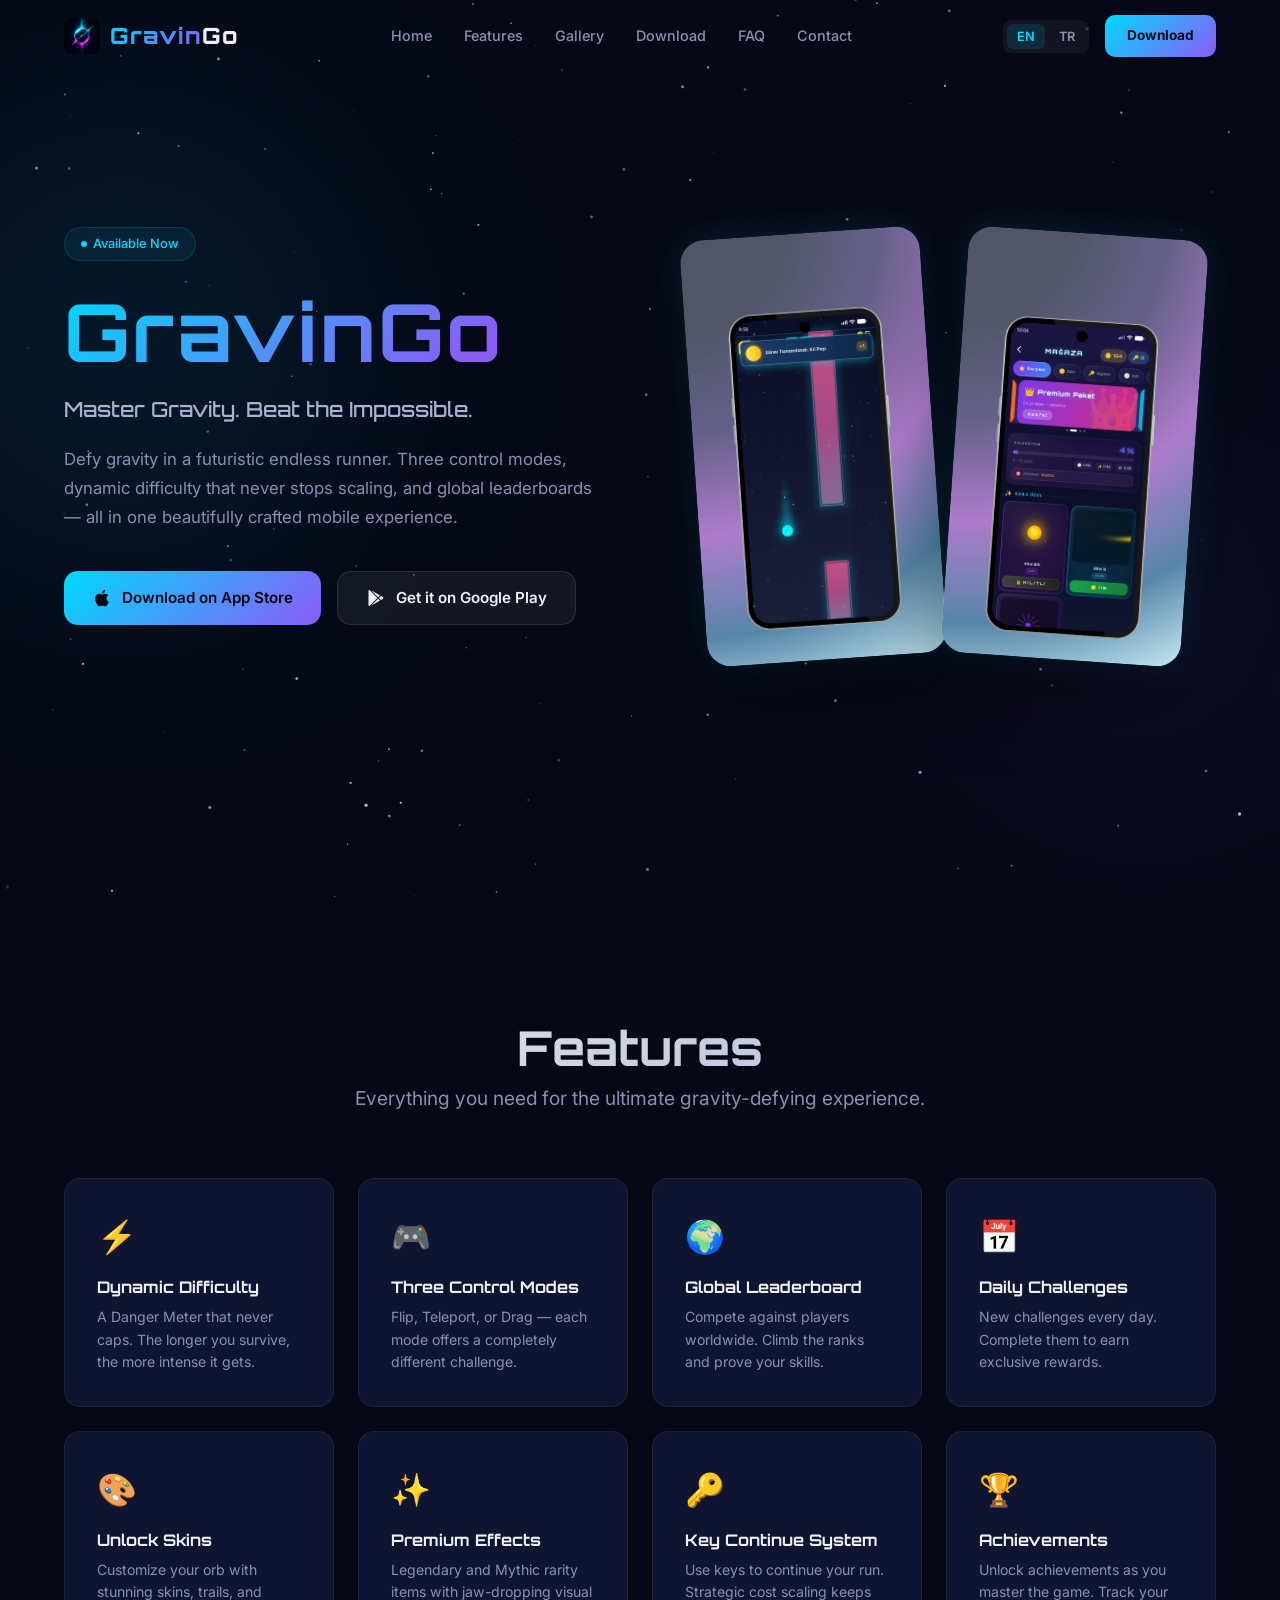
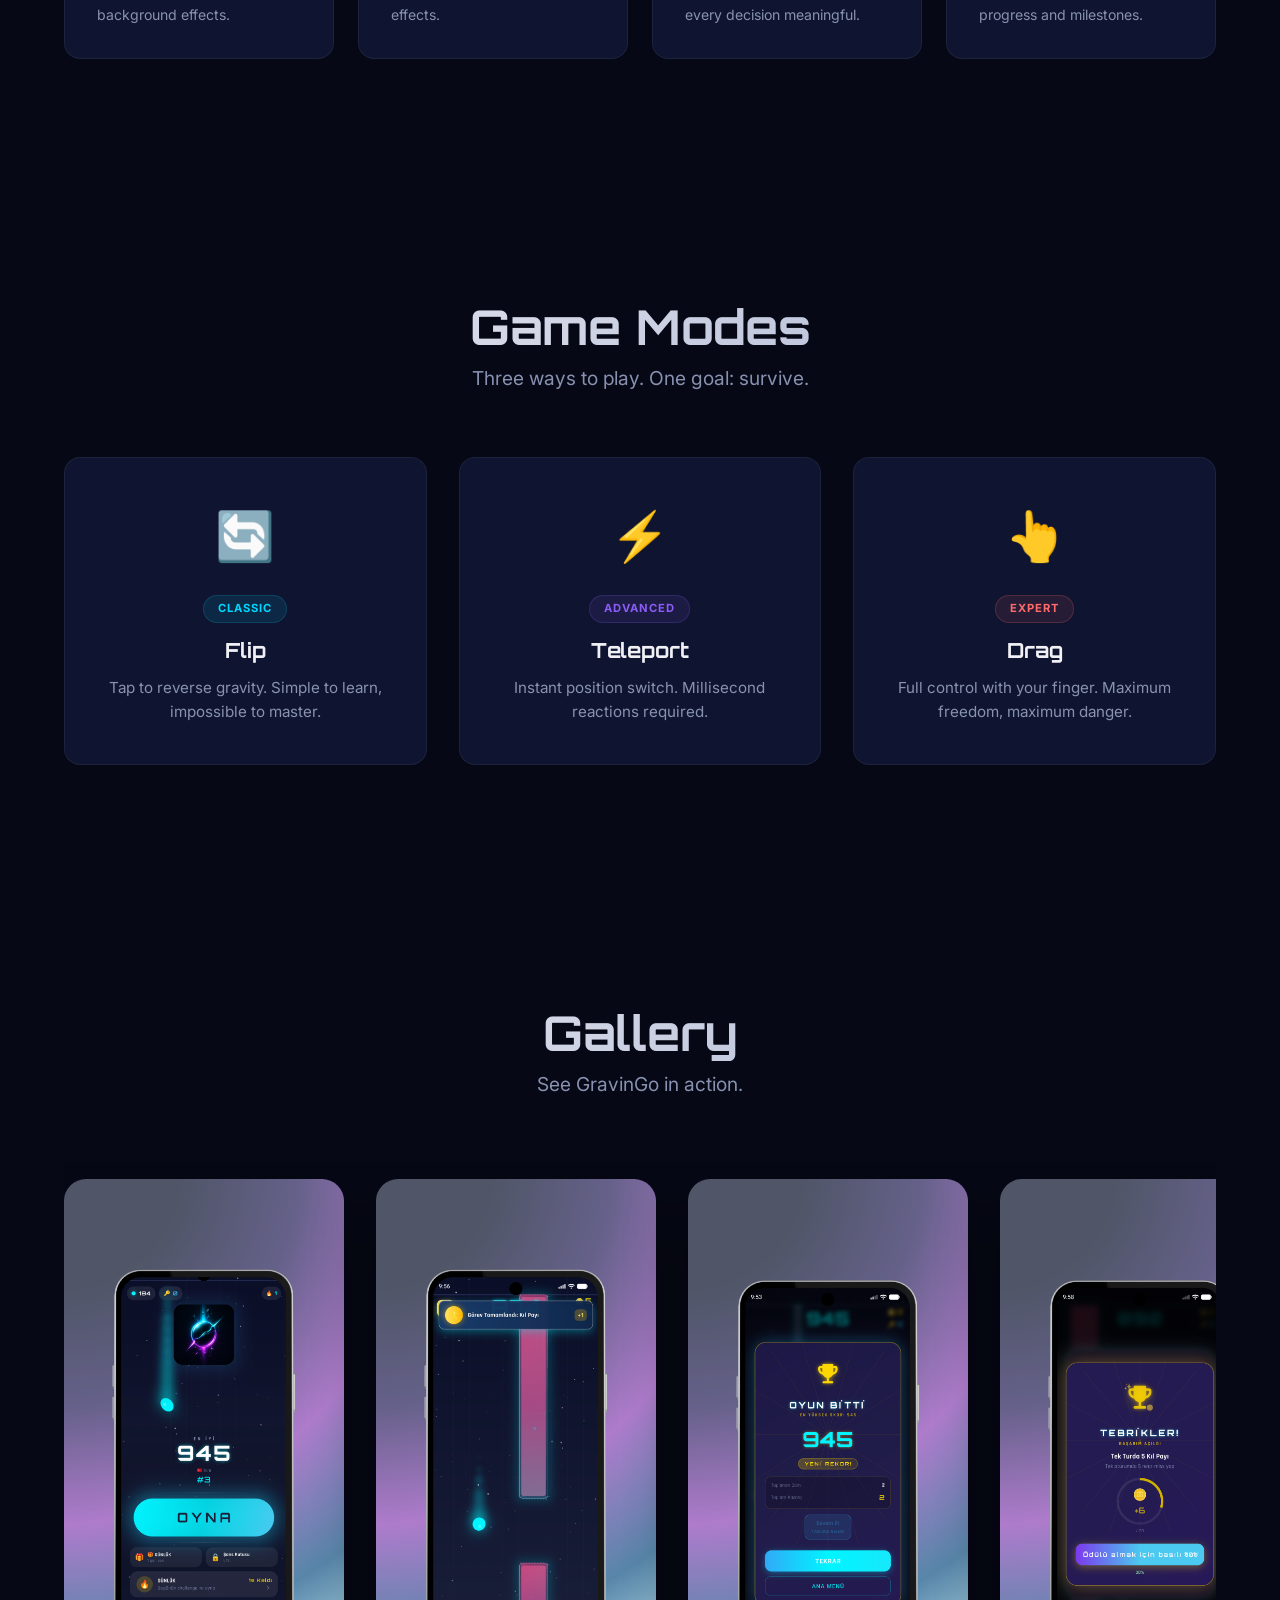
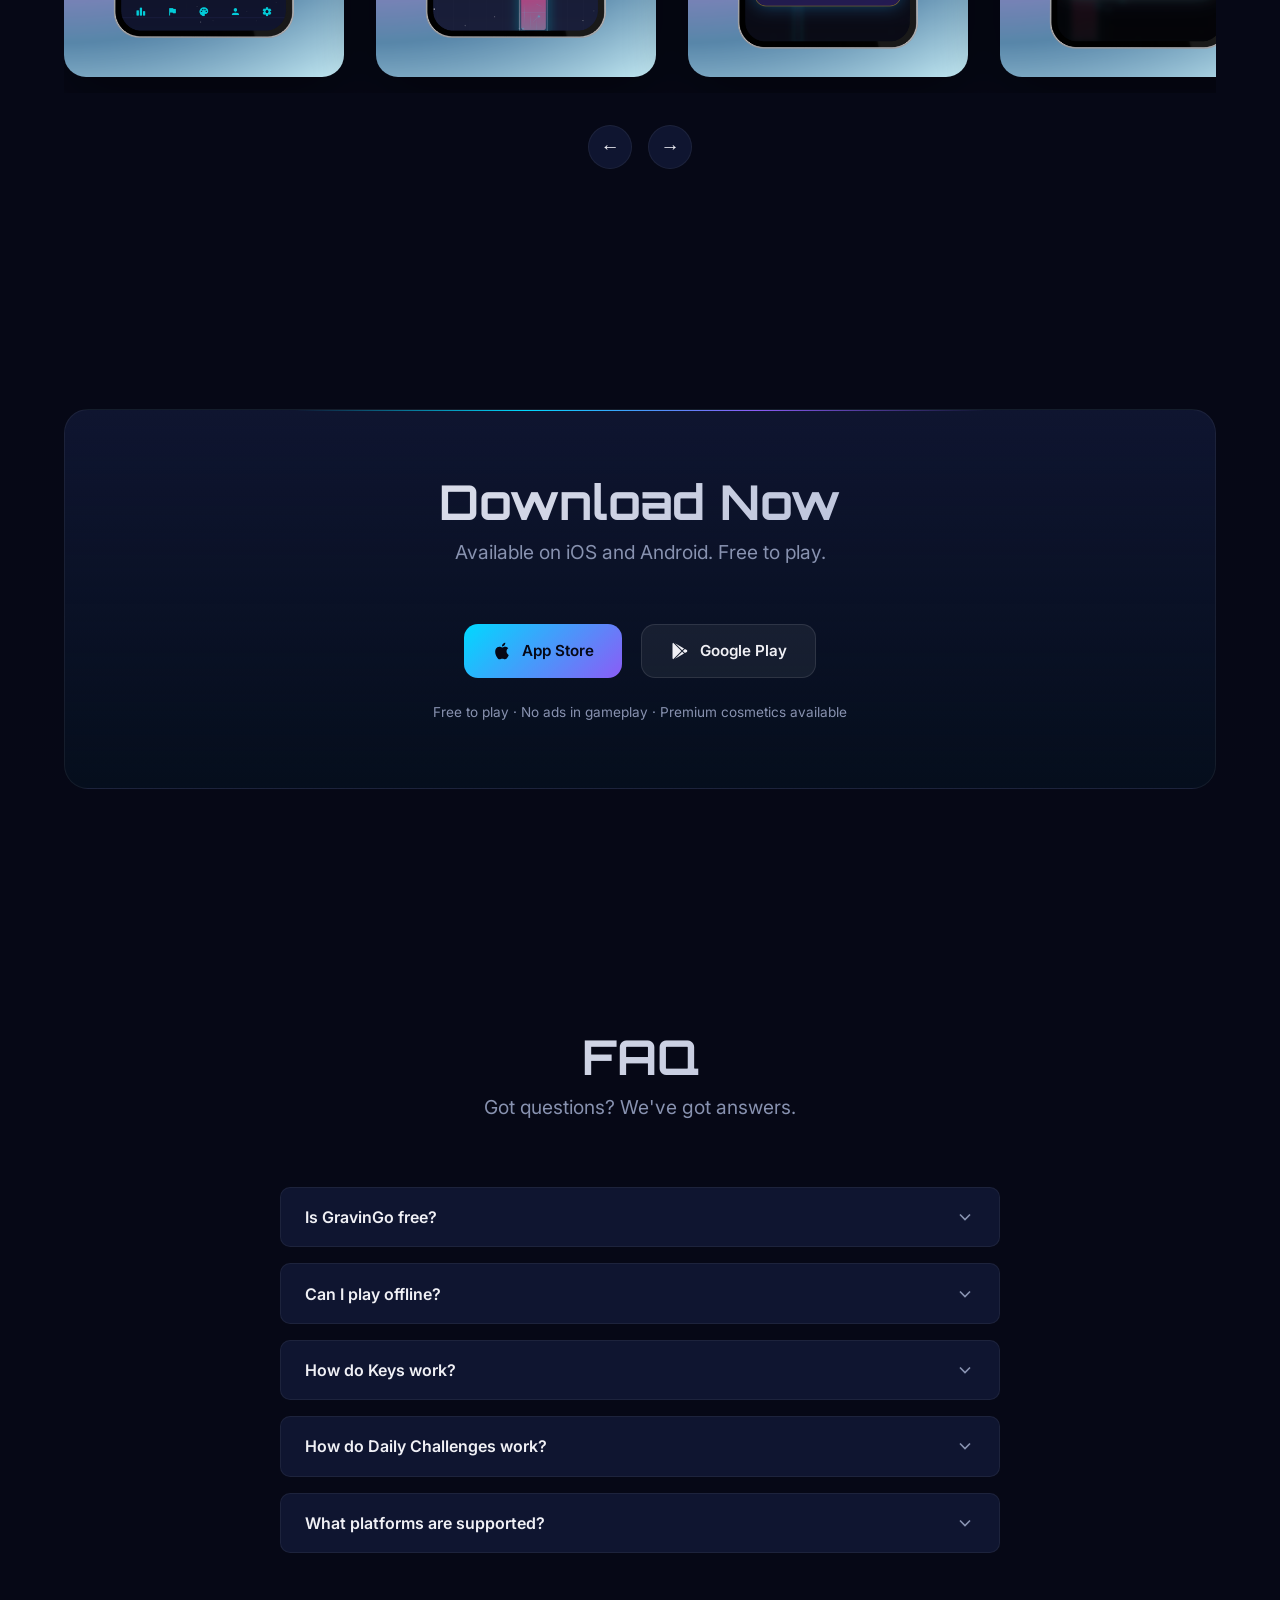
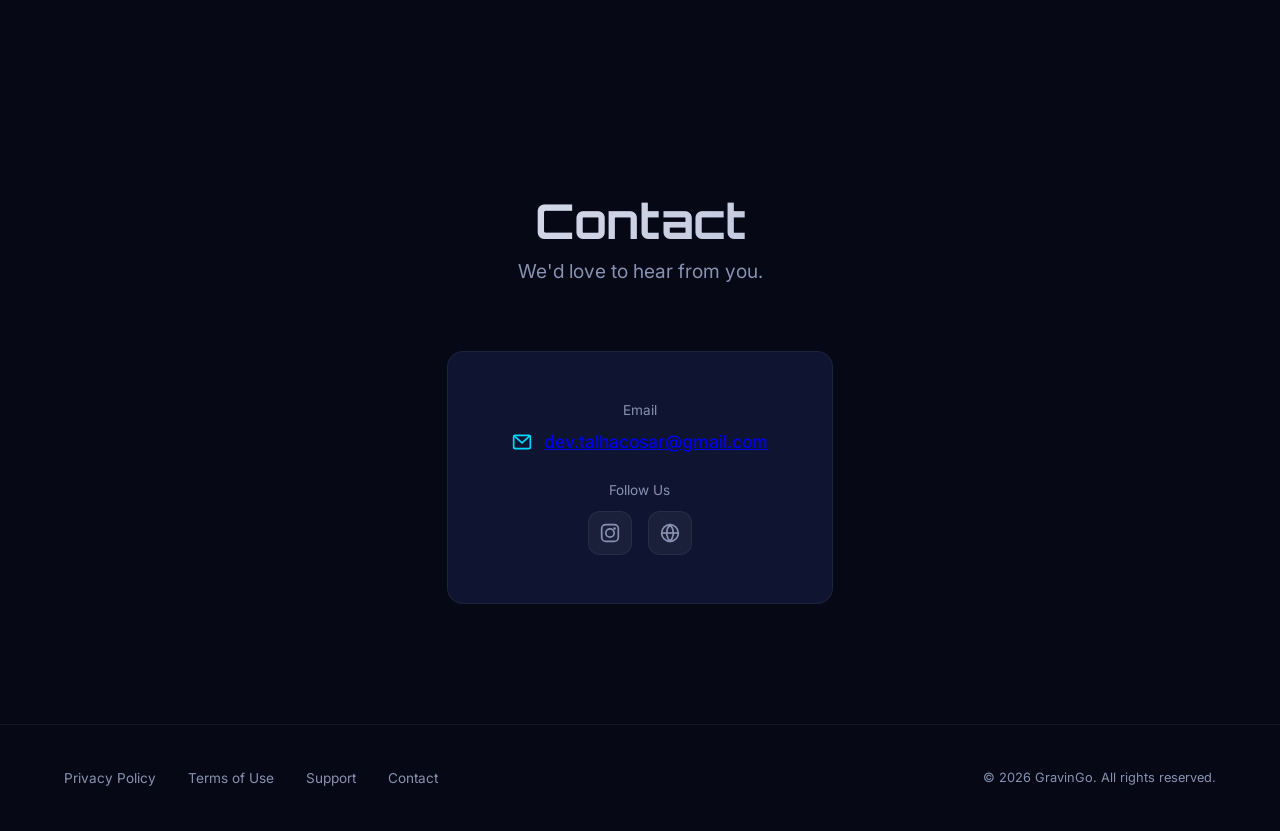
==== commit 20d14f8e: "Integrate Android screenshots into hero and gallery" ====
--- a/index.html
+++ b/index.html
@@ -10,14 +10,14 @@
   <meta property="og:title" content="GravinGo — Master Gravity. Beat the Impossible.">
   <meta property="og:description" content="Defy gravity in a futuristic endless runner. Three control modes, dynamic difficulty, global leaderboards.">
   <meta property="og:type" content="website">
-  <meta property="og:url" content="https://gravingo.com">
-  <meta property="og:image" content="https://gravingo.com/assets/images/og-image.png">
+  <meta property="og:url" content="https://talhacosar29.github.io/GravinGo/">
+  <meta property="og:image" content="https://talhacosar29.github.io/GravinGo/assets/images/GravinGo_Android_ScreenShots/2.png">
 
   <!-- Twitter Card -->
   <meta name="twitter:card" content="summary_large_image">
   <meta name="twitter:title" content="GravinGo — Master Gravity. Beat the Impossible.">
   <meta name="twitter:description" content="Defy gravity in a futuristic endless runner. Free on iOS and Android.">
-  <meta name="twitter:image" content="https://gravingo.com/assets/images/og-image.png">
+  <meta name="twitter:image" content="https://talhacosar29.github.io/GravinGo/assets/images/GravinGo_Android_ScreenShots/2.png">
 
   <!-- Favicon -->
   <link rel="icon" type="image/png" sizes="32x32" href="assets/favicon/favicon-32x32.png">
@@ -97,24 +97,8 @@
       </div>
 
       <div class="hero-phones reveal-scale">
-        <div class="phone-mockup">
-          <div class="phone-notch"></div>
-          <div class="phone-screen">
-            <div class="phone-placeholder">
-              <span class="placeholder-icon">🎮</span>
-              <span class="placeholder-text" data-i18n="hero.phone_left_label">Gameplay</span>
-            </div>
-          </div>
-        </div>
-        <div class="phone-mockup">
-          <div class="phone-notch"></div>
-          <div class="phone-screen">
-            <div class="phone-placeholder">
-              <span class="placeholder-icon">🎨</span>
-              <span class="placeholder-text" data-i18n="hero.phone_right_label">Cosmetics</span>
-            </div>
-          </div>
-        </div>
+        <div class="hero-screenshot" id="hero-phone-left"></div>
+        <div class="hero-screenshot" id="hero-phone-right"></div>
       </div>
     </div>
   </section>
--- a/assets/css/style.css
+++ b/assets/css/style.css
@@ -407,6 +407,34 @@
   flex-shrink: 0;
 }
 
+/* Hero Screenshots (PNG already includes device frame) */
+.hero-screenshot {
+  width: min(240px, 40vw);
+  flex-shrink: 0;
+  border-radius: 24px;
+  overflow: hidden;
+  box-shadow: 0 25px 80px rgba(0, 0, 0, 0.5), var(--glow-accent);
+  transition: transform var(--transition);
+}
+
+.hero-screenshot img {
+  display: block;
+  width: 100%;
+  height: auto;
+}
+
+.hero-screenshot:first-child {
+  transform: rotate(-4deg) translateY(20px);
+}
+
+.hero-screenshot:last-child {
+  transform: rotate(4deg) translateY(20px);
+}
+
+.hero-screenshot:hover {
+  transform: rotate(0deg) translateY(0) scale(1.03);
+}
+
 /* Hero Phones */
 .hero-phones {
   position: relative;
@@ -704,6 +732,25 @@
   display: none;
 }
 
+.gallery-item--screenshot {
+  flex: 0 0 min(280px, 78vw);
+  scroll-snap-align: center;
+}
+
+.gallery-item--screenshot img {
+  display: block;
+  width: 100%;
+  height: auto;
+  border-radius: 22px;
+  box-shadow: 0 20px 60px rgba(0, 0, 0, 0.45);
+  transition: transform var(--transition), box-shadow var(--transition);
+}
+
+.gallery-item--screenshot img:hover {
+  transform: scale(1.03);
+  box-shadow: 0 25px 70px rgba(0, 0, 0, 0.55), var(--glow-accent);
+}
+
 .gallery-item {
   flex: 0 0 280px;
   scroll-snap-align: center;
--- a/assets/css/responsive.css
+++ b/assets/css/responsive.css
@@ -114,8 +114,13 @@
   }
 
   /* Gallery mobile */
-  .gallery-item {
+  .gallery-item,
+  .gallery-item--screenshot {
     flex: 0 0 220px;
+  }
+
+  .hero-screenshot {
+    width: min(200px, 44vw);
   }
 
   /* Download mobile */
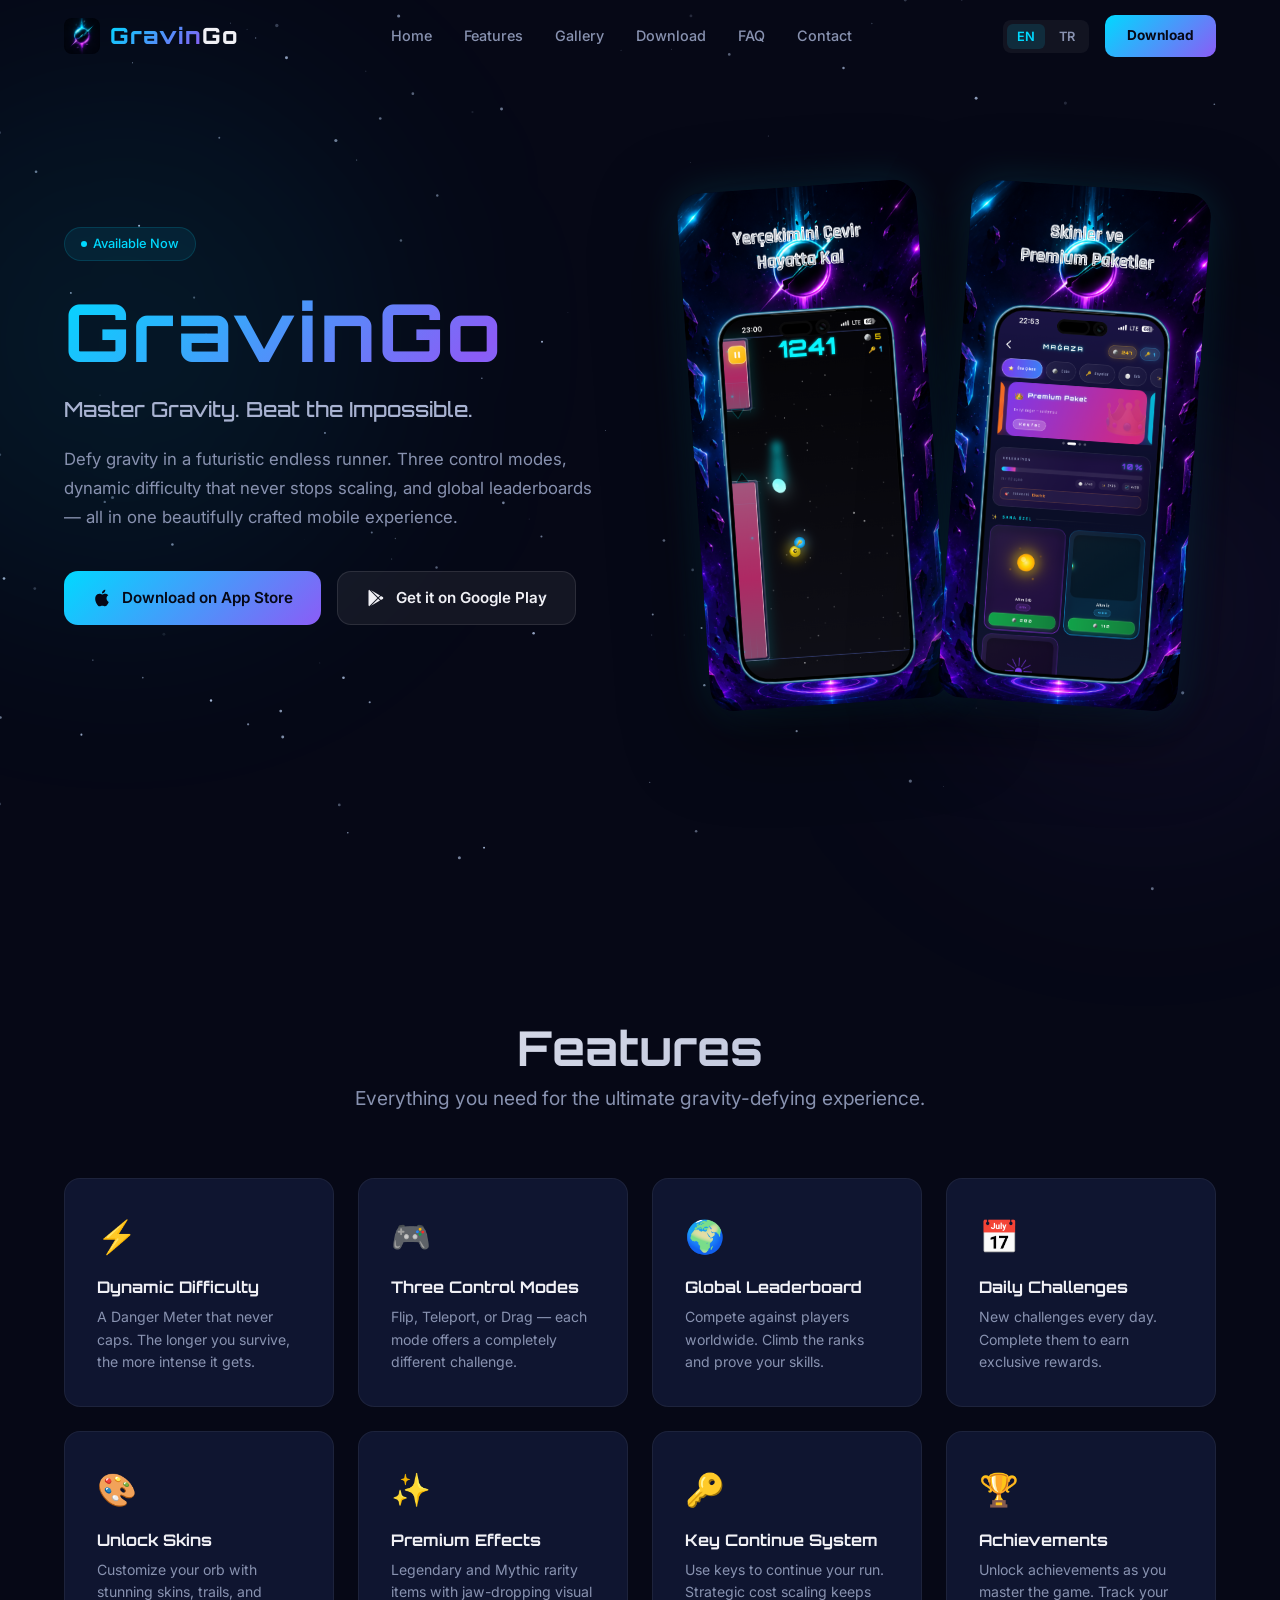
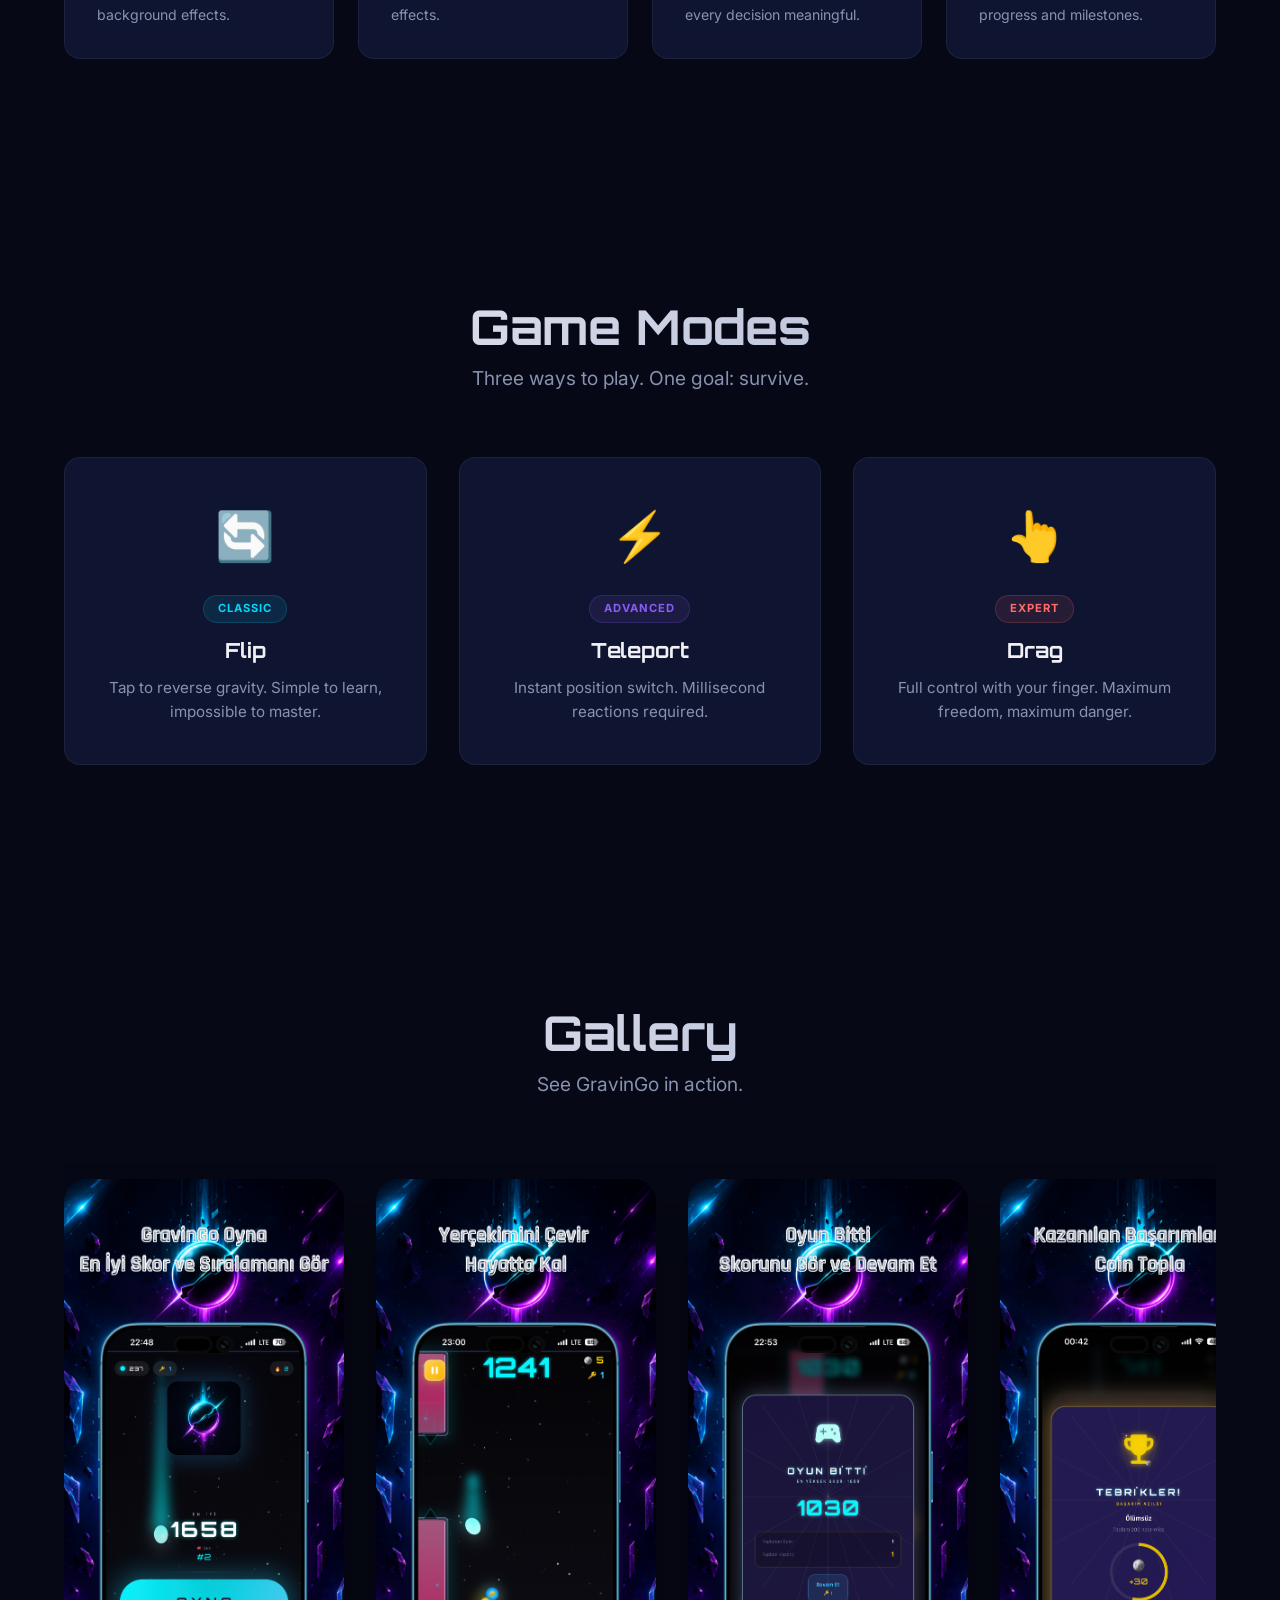
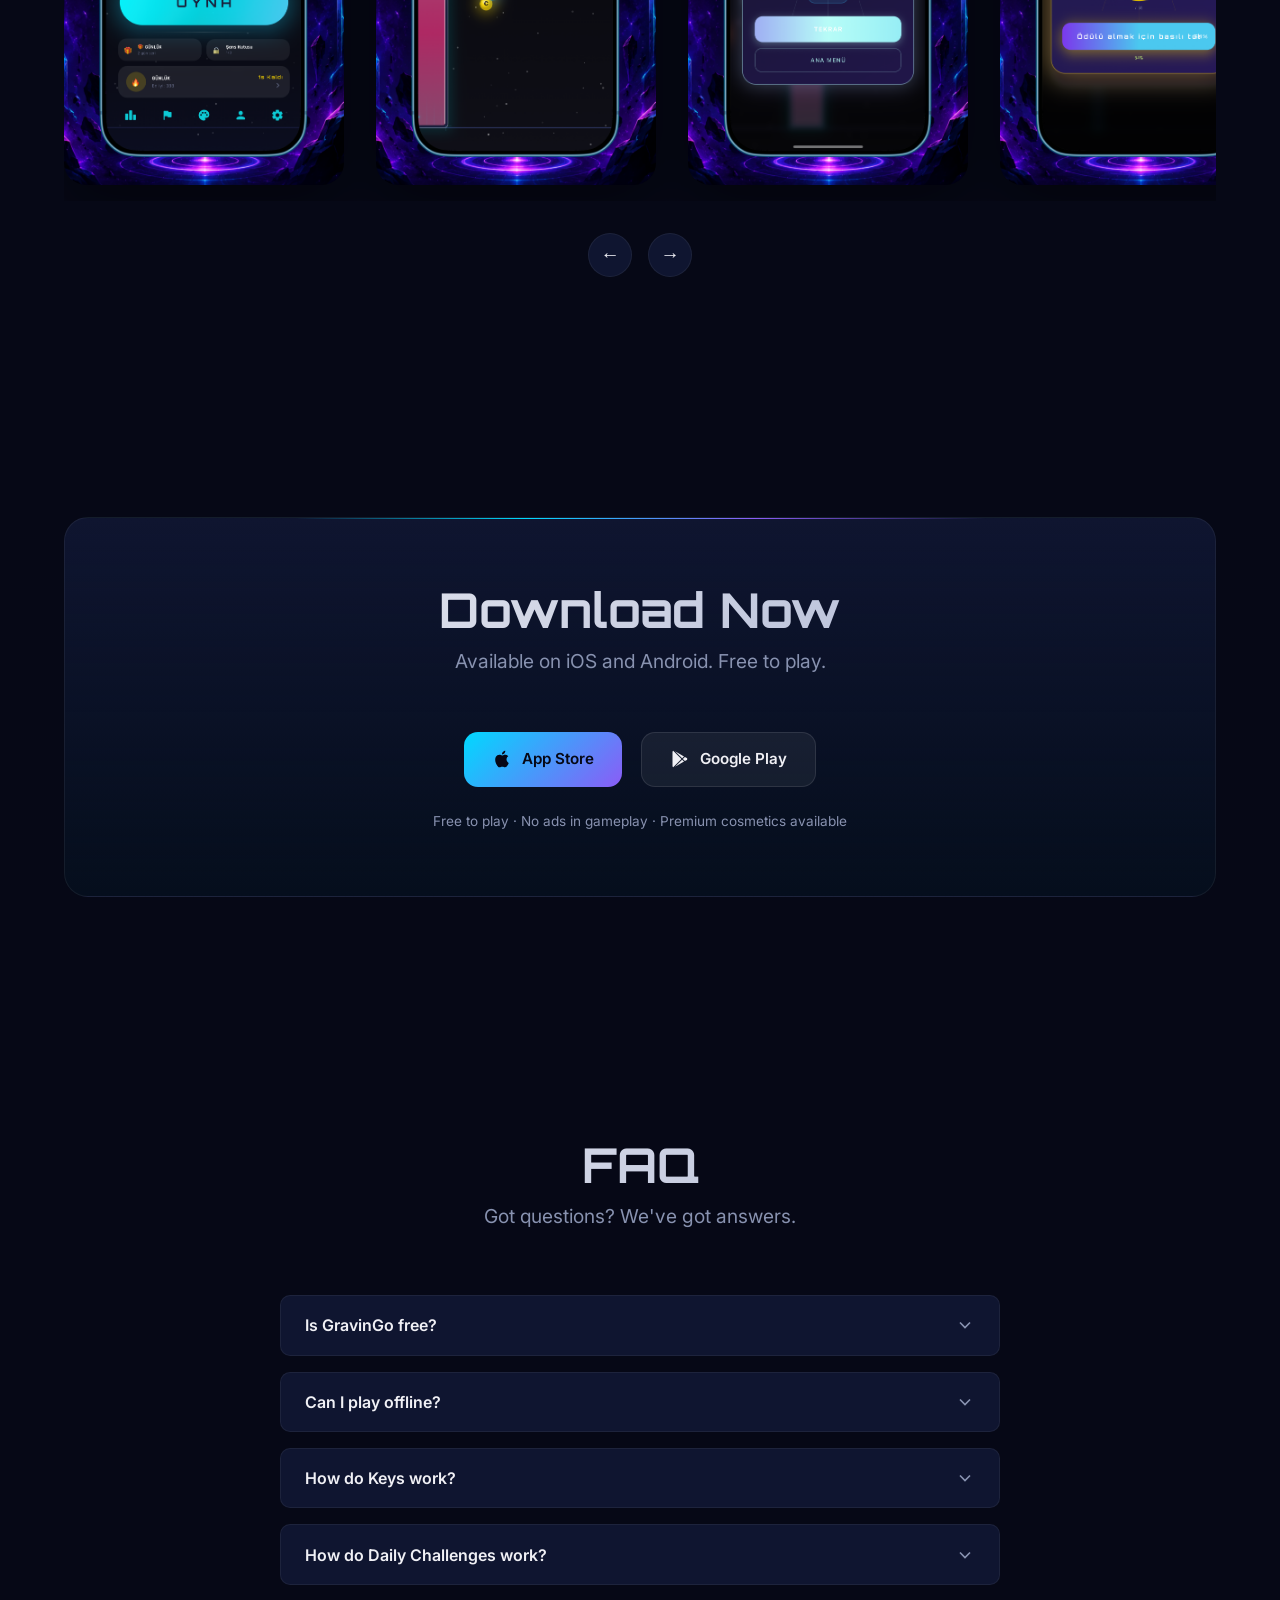
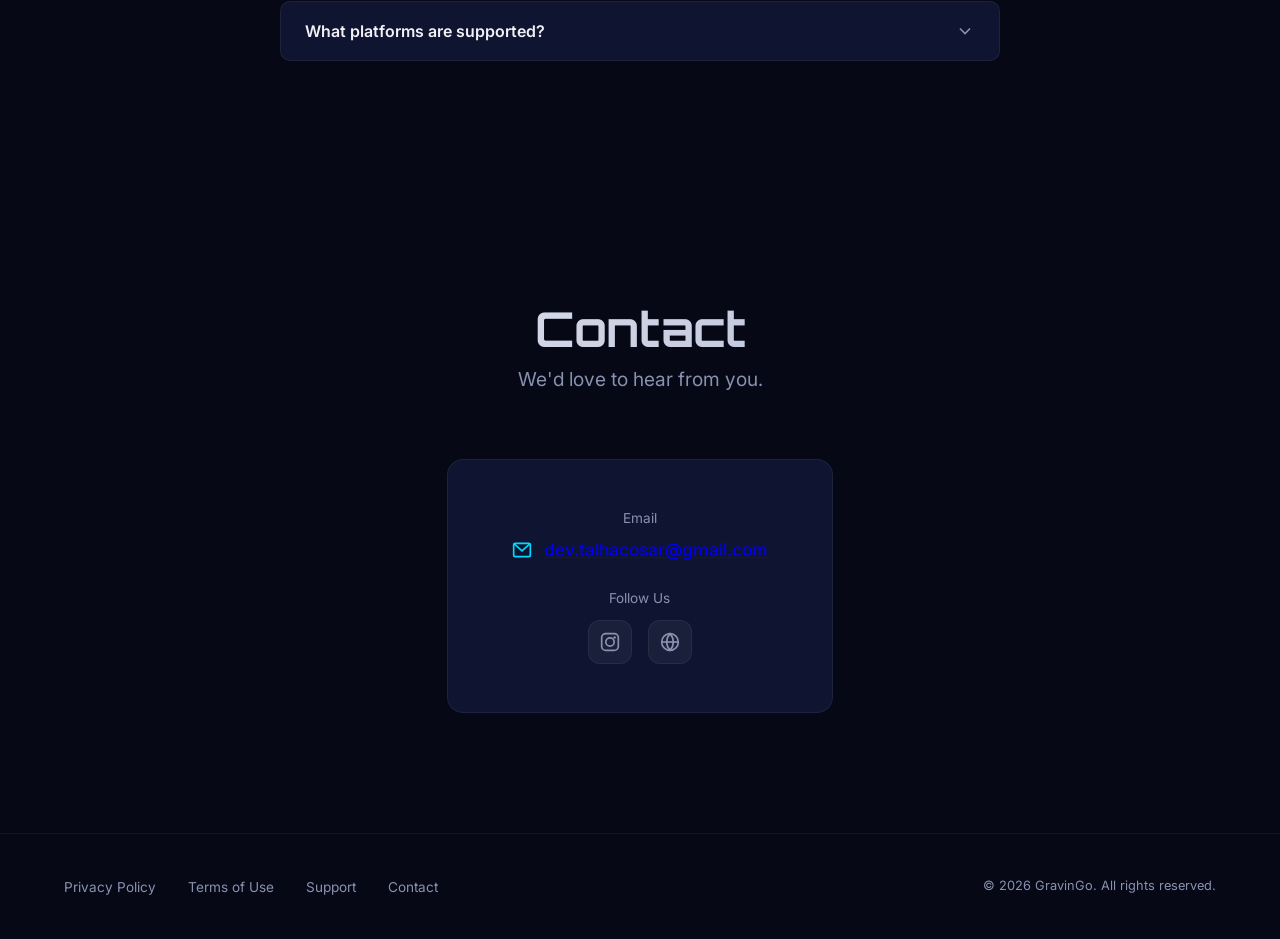
==== commit fdcb9ad4: "Update favicon and screenshots to iOS versions; adjust image dimensions for hero display" ====
--- a/index.html
+++ b/index.html
@@ -11,18 +11,17 @@
   <meta property="og:description" content="Defy gravity in a futuristic endless runner. Three control modes, dynamic difficulty, global leaderboards.">
   <meta property="og:type" content="website">
   <meta property="og:url" content="https://talhacosar29.github.io/GravinGo/">
-  <meta property="og:image" content="https://talhacosar29.github.io/GravinGo/assets/images/GravinGo_Android_ScreenShots/2.png">
+  <meta property="og:image" content="https://talhacosar29.github.io/GravinGo/assets/images/GravinGo_IOS_ScreenShots_Phone/2.png">
 
   <!-- Twitter Card -->
   <meta name="twitter:card" content="summary_large_image">
   <meta name="twitter:title" content="GravinGo — Master Gravity. Beat the Impossible.">
   <meta name="twitter:description" content="Defy gravity in a futuristic endless runner. Free on iOS and Android.">
-  <meta name="twitter:image" content="https://talhacosar29.github.io/GravinGo/assets/images/GravinGo_Android_ScreenShots/2.png">
+  <meta name="twitter:image" content="https://talhacosar29.github.io/GravinGo/assets/images/GravinGo_IOS_ScreenShots_Phone/2.png">
 
   <!-- Favicon -->
-  <link rel="icon" type="image/png" sizes="32x32" href="assets/favicon/favicon-32x32.png">
-  <link rel="icon" type="image/png" sizes="16x16" href="assets/favicon/favicon-16x16.png">
-  <link rel="apple-touch-icon" sizes="180x180" href="assets/favicon/apple-touch-icon.png">
+  <link rel="icon" href="assets/favicon/favicon.svg" type="image/svg+xml">
+  <link rel="apple-touch-icon" href="assets/images/gravingo_logo.png">
 
   <!-- Fonts -->
   <link rel="preconnect" href="https://fonts.googleapis.com">
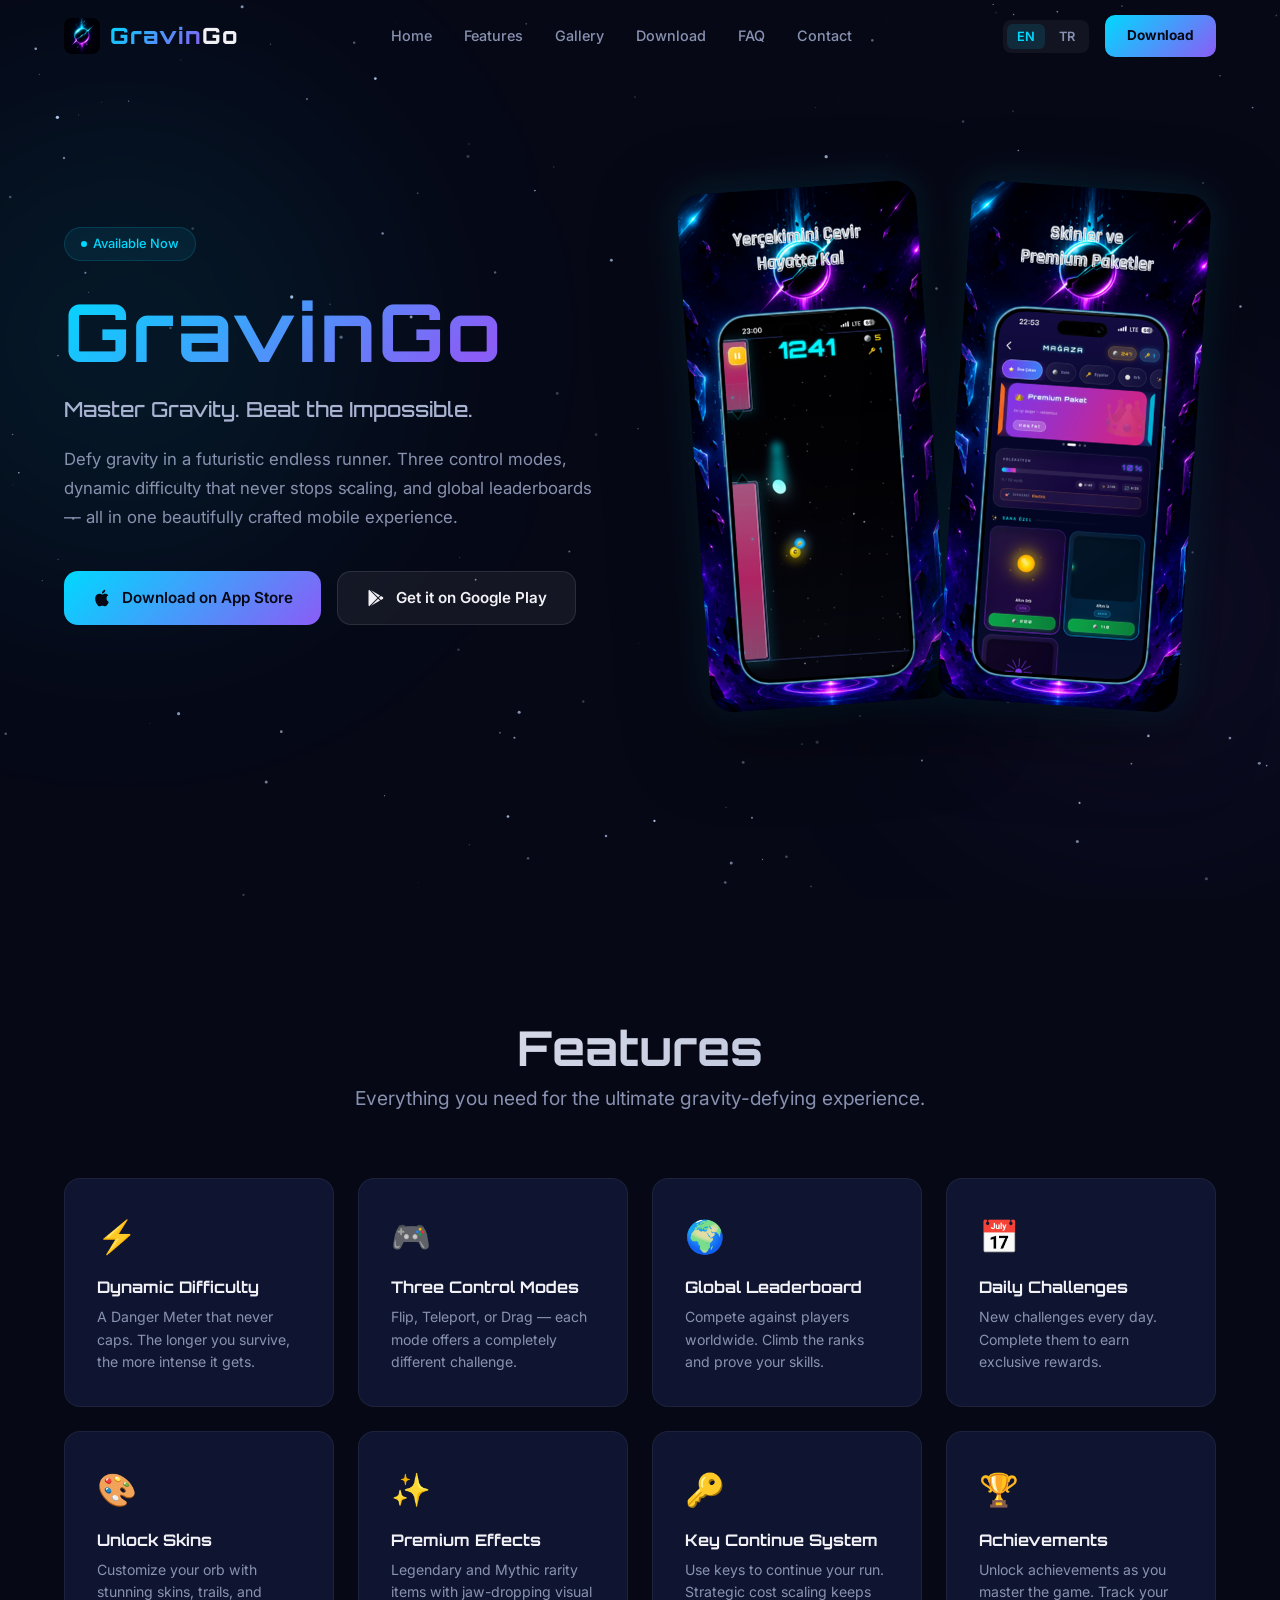
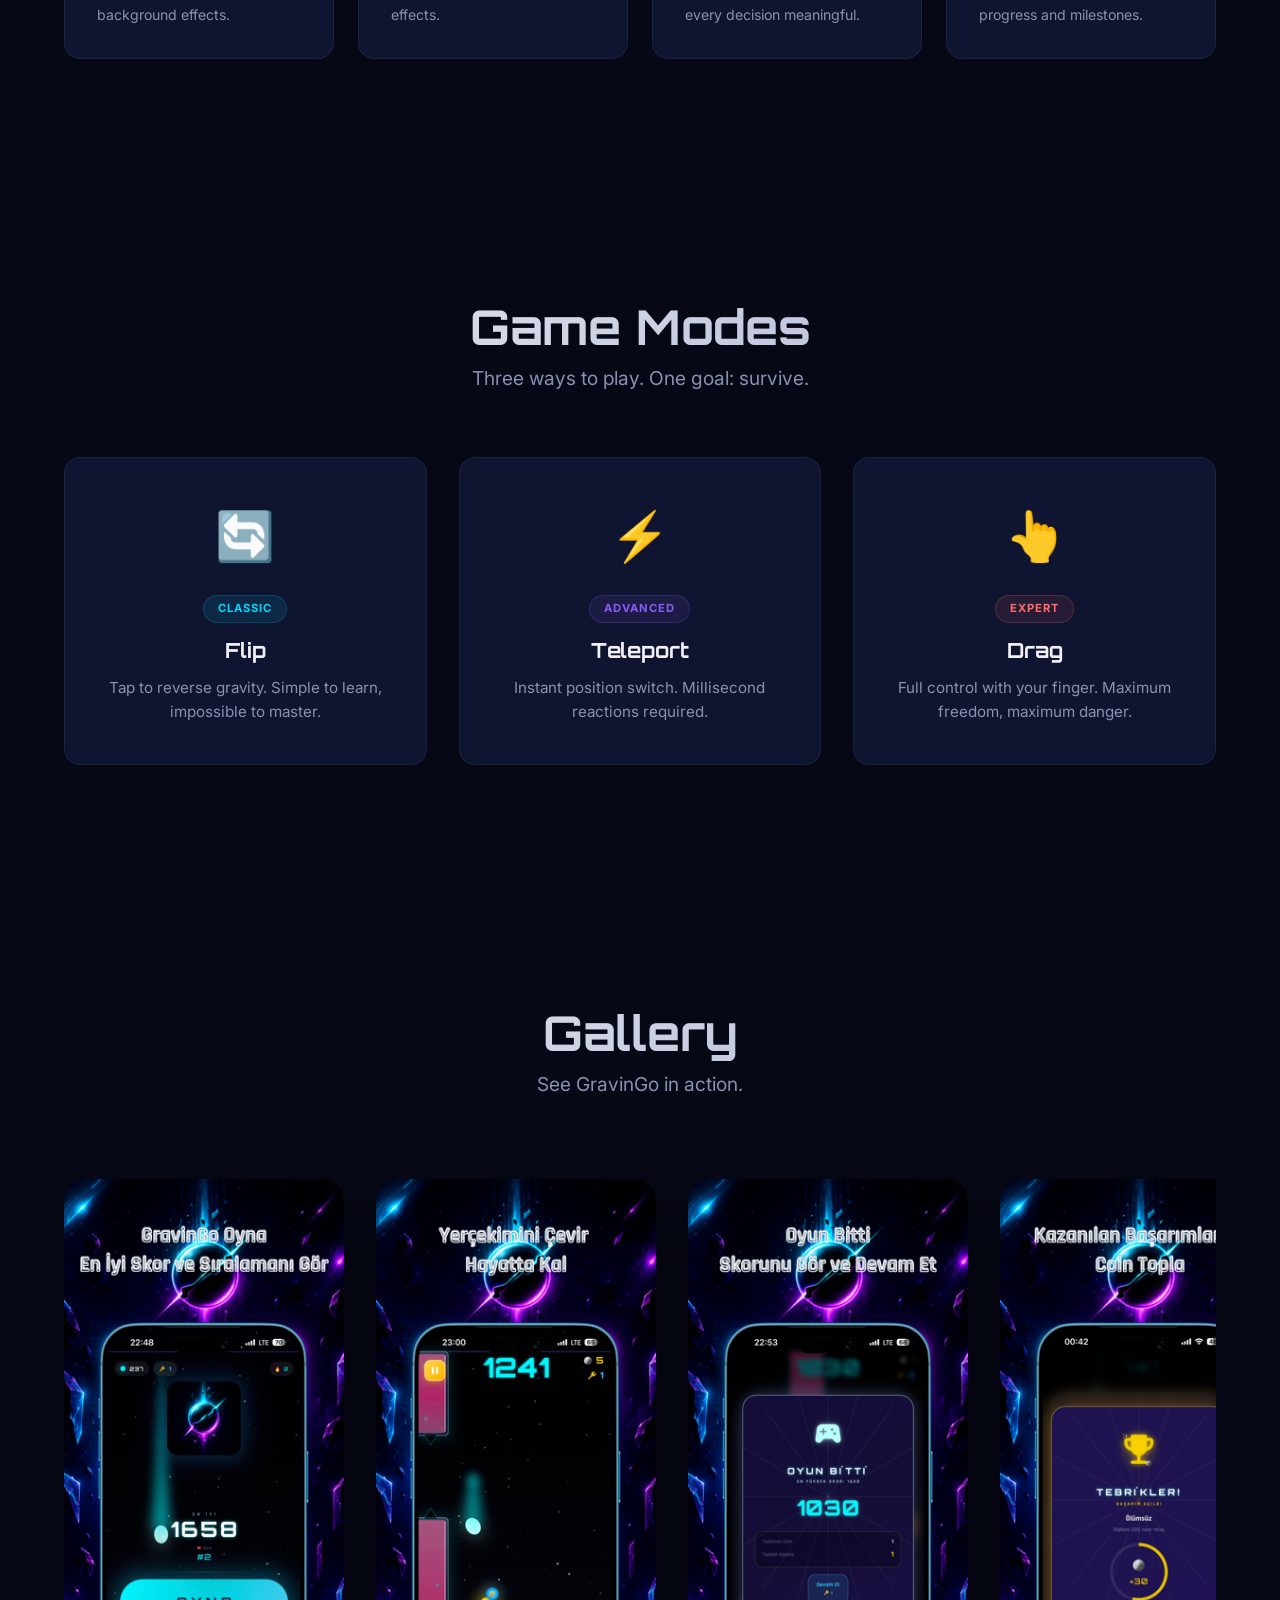
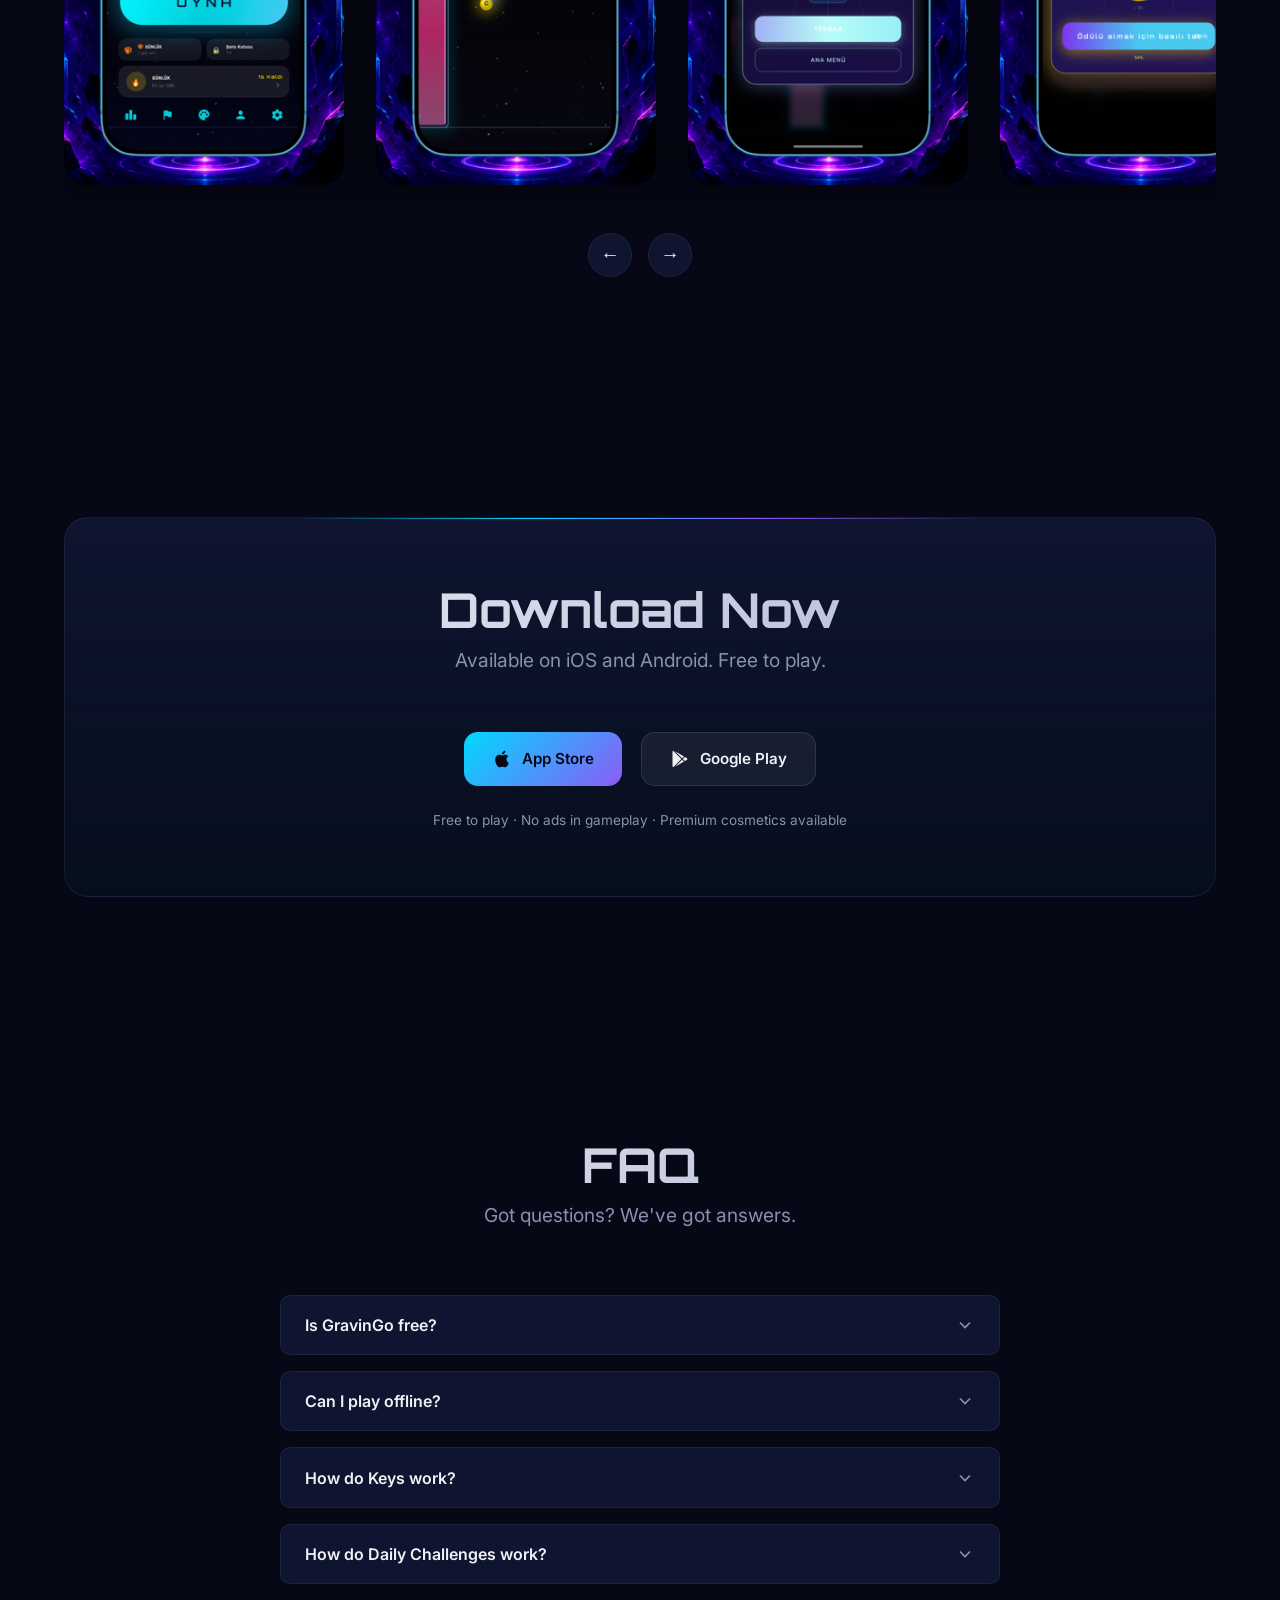
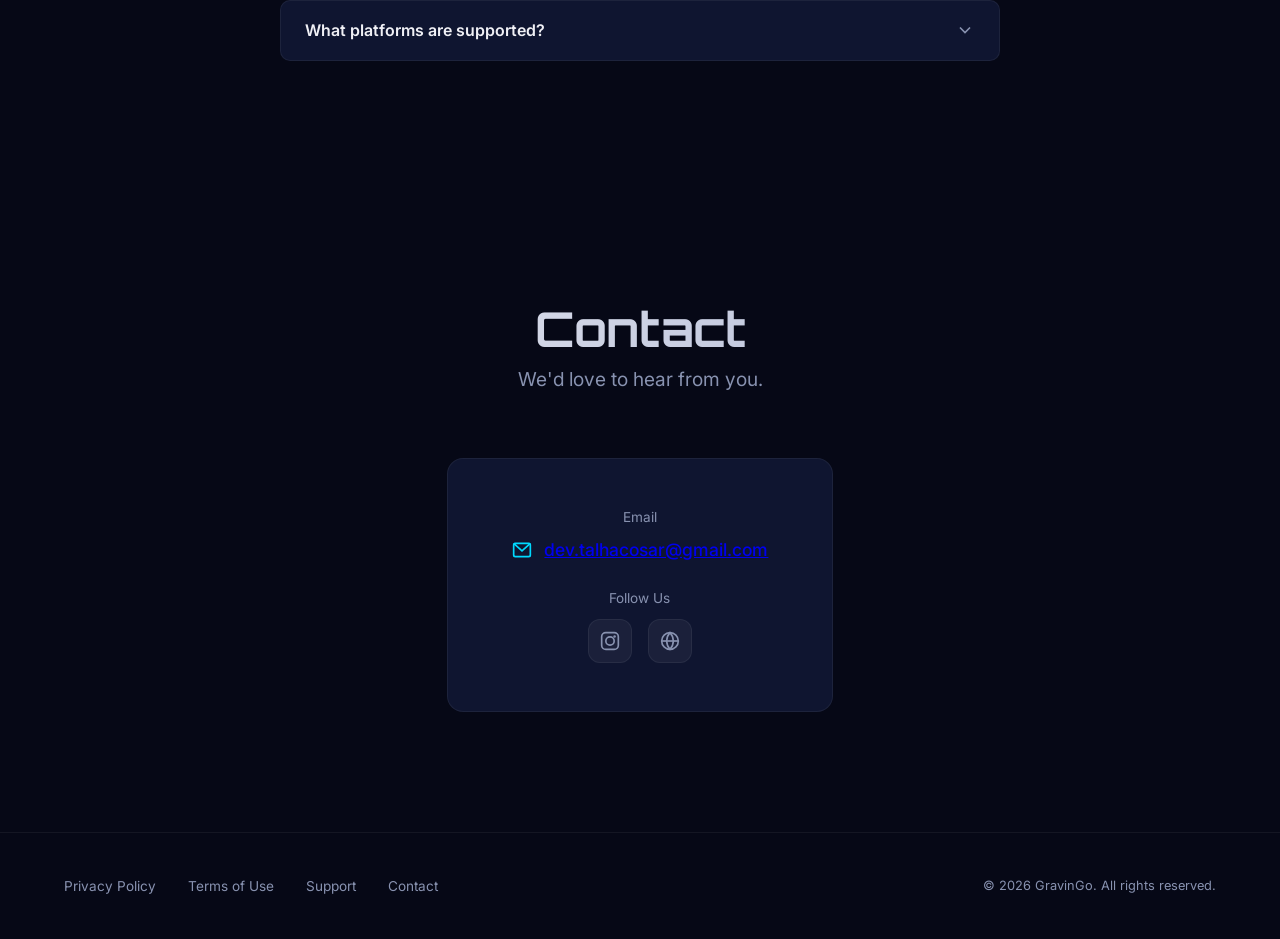
==== commit 09a87f77: "Optimize image loading and update favicon across all pages; implement non-blocking font loading and " ====
--- a/index.html
+++ b/index.html
@@ -21,12 +21,20 @@
 
   <!-- Favicon -->
   <link rel="icon" href="assets/favicon/favicon.svg" type="image/svg+xml">
-  <link rel="apple-touch-icon" href="assets/images/gravingo_logo.png">
-
-  <!-- Fonts -->
+  <link rel="apple-touch-icon" href="assets/images/optimized/apple-touch-icon.png">
+
+  <!-- Preload critical hero images -->
+  <link rel="preload" as="image" href="assets/images/GravinGo_IOS_ScreenShots_Phone/2.png" fetchpriority="high">
+  <link rel="preload" as="image" href="assets/images/GravinGo_IOS_ScreenShots_Phone/5.png">
+
+  <!-- Fonts (non-blocking) -->
   <link rel="preconnect" href="https://fonts.googleapis.com">
   <link rel="preconnect" href="https://fonts.gstatic.com" crossorigin>
-  <link href="https://fonts.googleapis.com/css2?family=Inter:wght@400;500;600;700&family=Orbitron:wght@500;600;700;800;900&display=swap" rel="stylesheet">
+  <link rel="preload" as="style" href="https://fonts.googleapis.com/css2?family=Inter:wght@400;500;600;700&family=Orbitron:wght@700;800&display=swap">
+  <link rel="stylesheet" href="https://fonts.googleapis.com/css2?family=Inter:wght@400;500;600;700&family=Orbitron:wght@700;800&display=swap" media="print" onload="this.media='all'">
+  <noscript>
+    <link rel="stylesheet" href="https://fonts.googleapis.com/css2?family=Inter:wght@400;500;600;700&family=Orbitron:wght@700;800&display=swap">
+  </noscript>
 
   <!-- Styles -->
   <link rel="stylesheet" href="assets/css/style.css">
@@ -41,7 +49,7 @@
   <nav class="navbar">
     <div class="container">
       <a href="#hero" class="nav-logo">
-        <img src="assets/images/gravingo_logo.png" alt="GravinGo" class="nav-logo-img">
+        <img src="assets/images/optimized/nav-logo.png" alt="GravinGo" class="nav-logo-img" width="72" height="72" decoding="async">
         <span><span class="text-gradient">Gravin</span>Go</span>
       </a>
 
@@ -49,7 +57,7 @@
         <li><a href="#hero" data-i18n="nav.home">Home</a></li>
         <li><a href="#features" data-i18n="nav.features">Features</a></li>
         <li><a href="#gallery" data-i18n="nav.gallery">Gallery</a></li>
-        <li><a href="#download" data-i18n="nav.download">Download</a></li>
+        <li><a href="download.html" data-i18n="nav.download">Download</a></li>
         <li><a href="#faq" data-i18n="nav.faq">FAQ</a></li>
         <li><a href="#contact" data-i18n="nav.contact">Contact</a></li>
       </ul>
@@ -59,8 +67,8 @@
           <button data-lang="en" class="active">EN</button>
           <button data-lang="tr">TR</button>
         </div>
-        <a href="#download" class="nav-cta nav-cta-desktop ripple" data-i18n="nav.download">Download</a>
-        <button class="nav-hamburger" aria-label="Menu">
+        <a href="download.html" class="nav-cta nav-cta-desktop ripple" data-i18n="nav.download">Download</a>
+        <button class="nav-hamburger" aria-label="Menu" aria-expanded="false">
           <span></span>
           <span></span>
           <span></span>
@@ -84,11 +92,11 @@
         <p class="hero-subtitle" data-i18n="hero.subtitle">Master Gravity. Beat the Impossible.</p>
         <p class="hero-desc" data-i18n="hero.description">Defy gravity in a futuristic endless runner. Three control modes, dynamic difficulty that never stops scaling, and global leaderboards — all in one beautifully crafted mobile experience.</p>
         <div class="hero-buttons">
-          <a href="#" class="store-btn primary ripple" aria-label="Download on App Store">
+          <a href="#" data-store="appstore" class="store-btn primary ripple" aria-label="Download on App Store">
             <svg viewBox="0 0 24 24" fill="currentColor"><path d="M18.71 19.5c-.83 1.24-1.71 2.45-3.05 2.47-1.34.03-1.77-.79-3.29-.79-1.53 0-2 .77-3.27.82-1.31.05-2.3-1.32-3.14-2.53C4.25 17 2.94 12.45 4.7 9.39c.87-1.52 2.43-2.48 4.12-2.51 1.28-.02 2.5.87 3.29.87.78 0 2.26-1.07 3.8-.91.65.03 2.47.26 3.64 1.98-.09.06-2.17 1.28-2.15 3.81.03 3.02 2.65 4.03 2.68 4.04-.03.07-.42 1.44-1.38 2.83M13 3.5c.73-.83 1.94-1.46 2.94-1.5.13 1.17-.34 2.35-1.04 3.19-.69.85-1.83 1.51-2.95 1.42-.15-1.15.41-2.35 1.05-3.11z"/></svg>
             <span data-i18n="hero.cta_appstore">Download on App Store</span>
           </a>
-          <a href="#" class="store-btn secondary ripple" aria-label="Get it on Google Play">
+          <a href="#" data-store="googleplay" class="store-btn secondary ripple" aria-label="Get it on Google Play">
             <svg viewBox="0 0 24 24" fill="currentColor"><path d="M3,20.5V3.5C3,2.91 3.34,2.39 3.84,2.15L13.69,12L3.84,21.85C3.34,21.61 3,21.09 3,20.5M16.81,15.12L6.05,21.34L14.54,12.85L16.81,15.12M20.16,10.81C20.5,11.08 20.75,11.5 20.75,12C20.75,12.5 20.53,12.9 20.18,13.18L17.89,14.5L15.39,12L17.89,9.5L20.16,10.81M6.05,2.66L16.81,8.88L14.54,11.15L6.05,2.66Z"/></svg>
             <span data-i18n="hero.cta_google">Get it on Google Play</span>
           </a>
@@ -96,8 +104,12 @@
       </div>
 
       <div class="hero-phones reveal-scale">
-        <div class="hero-screenshot" id="hero-phone-left"></div>
-        <div class="hero-screenshot" id="hero-phone-right"></div>
+        <div class="hero-screenshot" id="hero-phone-left">
+          <img src="assets/images/GravinGo_IOS_ScreenShots_Phone/2.png" alt="GravinGo gameplay with gravity flip mechanics" width="296" height="640" loading="eager" fetchpriority="high" decoding="async">
+        </div>
+        <div class="hero-screenshot" id="hero-phone-right">
+          <img src="assets/images/GravinGo_IOS_ScreenShots_Phone/5.png" alt="GravinGo in-game store and premium cosmetics" width="296" height="640" loading="eager" decoding="async">
+        </div>
       </div>
     </div>
   </section>
@@ -152,11 +164,11 @@
         <h2 class="section-title" data-i18n="download.section_title">Download Now</h2>
         <p class="section-subtitle" data-i18n="download.section_subtitle">Available on iOS and Android. Free to play.</p>
         <div class="download-buttons">
-          <a href="#" class="store-btn primary ripple" aria-label="App Store">
+          <a href="#" data-store="appstore" class="store-btn primary ripple" aria-label="App Store">
             <svg viewBox="0 0 24 24" fill="currentColor"><path d="M18.71 19.5c-.83 1.24-1.71 2.45-3.05 2.47-1.34.03-1.77-.79-3.29-.79-1.53 0-2 .77-3.27.82-1.31.05-2.3-1.32-3.14-2.53C4.25 17 2.94 12.45 4.7 9.39c.87-1.52 2.43-2.48 4.12-2.51 1.28-.02 2.5.87 3.29.87.78 0 2.26-1.07 3.8-.91.65.03 2.47.26 3.64 1.98-.09.06-2.17 1.28-2.15 3.81.03 3.02 2.65 4.03 2.68 4.04-.03.07-.42 1.44-1.38 2.83M13 3.5c.73-.83 1.94-1.46 2.94-1.5.13 1.17-.34 2.35-1.04 3.19-.69.85-1.83 1.51-2.95 1.42-.15-1.15.41-2.35 1.05-3.11z"/></svg>
             <span data-i18n="download.cta_appstore">App Store</span>
           </a>
-          <a href="#" class="store-btn secondary ripple" aria-label="Google Play">
+          <a href="#" data-store="googleplay" class="store-btn secondary ripple" aria-label="Google Play">
             <svg viewBox="0 0 24 24" fill="currentColor"><path d="M3,20.5V3.5C3,2.91 3.34,2.39 3.84,2.15L13.69,12L3.84,21.85C3.34,21.61 3,21.09 3,20.5M16.81,15.12L6.05,21.34L14.54,12.85L16.81,15.12M20.16,10.81C20.5,11.08 20.75,11.5 20.75,12C20.75,12.5 20.53,12.9 20.18,13.18L17.89,14.5L15.39,12L17.89,9.5L20.16,10.81M6.05,2.66L16.81,8.88L14.54,11.15L6.05,2.66Z"/></svg>
             <span data-i18n="download.cta_google">Google Play</span>
           </a>
@@ -225,6 +237,7 @@
   </footer>
 
   <!-- Scripts -->
+  <script src="assets/js/store.js"></script>
   <script src="assets/js/language.js"></script>
   <script src="assets/js/animations.js"></script>
   <script src="assets/js/main.js"></script>
--- a/assets/css/style.css
+++ b/assets/css/style.css
@@ -33,6 +33,8 @@
   scroll-behavior: smooth;
   -webkit-font-smoothing: antialiased;
   -moz-osx-font-smoothing: grayscale;
+  overflow-x: clip;
+  max-width: 100%;
 }
 
 body {
@@ -40,7 +42,13 @@
   background: var(--bg-deep);
   color: var(--white);
   line-height: 1.6;
-  overflow-x: hidden;
+  overflow-x: clip;
+  max-width: 100%;
+}
+
+img {
+  max-width: 100%;
+  height: auto;
 }
 
 /* ── Typography ────────────────────────────────────── */
@@ -69,6 +77,7 @@
 /* ── Layout ────────────────────────────────────────── */
 .container {
   max-width: 1200px;
+  width: 100%;
   margin: 0 auto;
   padding: 0 24px;
 }
@@ -119,6 +128,7 @@
   align-items: center;
   justify-content: space-between;
   width: 100%;
+  min-width: 0;
 }
 
 .nav-logo {
@@ -271,6 +281,7 @@
   padding-top: var(--nav-height);
   position: relative;
   z-index: 1;
+  overflow: hidden;
 }
 
 .hero .container {
@@ -410,7 +421,9 @@
 /* Hero Screenshots (PNG already includes device frame) */
 .hero-screenshot {
   width: min(240px, 40vw);
-  flex-shrink: 0;
+  max-width: 100%;
+  min-width: 0;
+  flex-shrink: 1;
   border-radius: 24px;
   overflow: hidden;
   box-shadow: 0 25px 80px rgba(0, 0, 0, 0.5), var(--glow-accent);
@@ -442,6 +455,9 @@
   justify-content: center;
   align-items: center;
   gap: 1.5rem;
+  width: 100%;
+  max-width: 100%;
+  min-width: 0;
 }
 
 .phone-mockup {
@@ -716,16 +732,20 @@
 #gallery {
   z-index: 1;
   position: relative;
+  overflow: hidden;
 }
 
 .gallery-slider {
   display: flex;
   gap: 2rem;
+  width: 100%;
+  max-width: 100%;
   overflow-x: auto;
   scroll-snap-type: x mandatory;
   scrollbar-width: none;
   padding: 1rem 0;
   -ms-overflow-style: none;
+  -webkit-overflow-scrolling: touch;
 }
 
 .gallery-slider::-webkit-scrollbar {
@@ -872,6 +892,29 @@
   font-size: 0.85rem;
 }
 
+.redirect-banner {
+  display: inline-flex;
+  align-items: center;
+  gap: 0.5rem;
+  margin-bottom: 1.25rem;
+  padding: 0.65rem 1rem;
+  border-radius: 999px;
+  background: rgba(0, 217, 255, 0.1);
+  border: 1px solid rgba(0, 217, 255, 0.2);
+  color: var(--accent);
+  font-size: 0.9rem;
+  font-weight: 600;
+}
+
+.redirect-banner::before {
+  content: '';
+  width: 8px;
+  height: 8px;
+  border-radius: 50%;
+  background: var(--accent);
+  animation: pulse-dot 1.5s ease-in-out infinite;
+}
+
 /* ── FAQ Section ───────────────────────────────────── */
 #faq {
   z-index: 1;
--- a/assets/css/responsive.css
+++ b/assets/css/responsive.css
@@ -2,37 +2,14 @@
    GravinGo — Responsive Breakpoints
    ═══════════════════════════════════════════════════════ */
 
-/* ── Tablet (≤1024px) ──────────────────────────────── */
-@media (max-width: 1024px) {
-  .features-grid {
-    grid-template-columns: repeat(2, 1fr);
-  }
-
-  .hero .container {
-    gap: 2.5rem;
-  }
-
-  .phone-mockup {
-    width: 180px;
-  }
-}
-
-/* ── Mobile Large (≤768px) ─────────────────────────── */
-@media (max-width: 768px) {
-  :root {
-    --nav-height: 64px;
-  }
-
-  section {
-    padding: 80px 0;
-  }
-
-  /* Navbar mobile */
+/* ── Tablet / Small Desktop (≤992px) ───────────────── */
+@media (max-width: 992px) {
   .nav-links {
     position: fixed;
     top: var(--nav-height);
     left: 0;
     right: 0;
+    display: flex;
     background: rgba(6, 8, 22, 0.95);
     backdrop-filter: blur(20px);
     -webkit-backdrop-filter: blur(20px);
@@ -41,28 +18,133 @@
     gap: 1.2rem;
     transform: translateY(-120%);
     opacity: 0;
+    visibility: hidden;
+    pointer-events: none;
     transition: transform 0.4s cubic-bezier(0.4, 0, 0.2, 1),
-                opacity 0.4s;
-    z-index: 999;
+                opacity 0.4s,
+                visibility 0.4s;
+    z-index: 1001;
     border-bottom: 1px solid var(--border);
+    max-height: calc(100vh - var(--nav-height));
+    overflow-y: auto;
   }
 
   .nav-links.open {
     transform: translateY(0);
     opacity: 1;
+    visibility: visible;
+    pointer-events: auto;
+  }
+
+  body.nav-open {
+    overflow: hidden;
+  }
+
+  .nav-hamburger {
+    display: flex;
+    z-index: 1002;
+    position: relative;
+    flex-shrink: 0;
+  }
+
+  .nav-cta-desktop {
+    display: none;
+  }
+
+  .nav-right {
+    gap: 0.5rem;
+    flex-shrink: 0;
+    margin-left: auto;
+  }
+
+  .hero .container {
+    grid-template-columns: 1fr;
+    text-align: center;
+    gap: 2rem;
+  }
+
+  .hero-content {
+    max-width: 100%;
+  }
+
+  .hero-buttons {
+    justify-content: center;
+  }
+
+  .hero-phones {
+    order: -1;
+    margin-bottom: 0.5rem;
+  }
+
+  .hero-glow.glow-1 {
+    width: 280px;
+    height: 280px;
+    left: -15%;
+  }
+
+  .hero-glow.glow-2 {
+    width: 240px;
+    height: 240px;
+    right: -10%;
+  }
+}
+
+/* ── Tablet (≤1024px) ──────────────────────────────── */
+@media (max-width: 1024px) {
+  .features-grid {
+    grid-template-columns: repeat(2, 1fr);
+  }
+
+  .hero .container {
+    gap: 2.5rem;
+  }
+
+  .phone-mockup {
+    width: 180px;
+  }
+}
+
+/* ── Mobile Large (≤768px) ─────────────────────────── */
+@media (max-width: 768px) {
+  :root {
+    --nav-height: 64px;
+  }
+
+  section {
+    padding: 80px 0;
+  }
+
+  .navbar .container {
+    gap: 0.75rem;
+    min-width: 0;
+  }
+
+  .nav-logo {
+    font-size: 1.15rem;
+    min-width: 0;
+    flex-shrink: 1;
+  }
+
+  .nav-logo span {
+    overflow: hidden;
+    text-overflow: ellipsis;
+    white-space: nowrap;
+  }
+
+  .nav-logo-img {
+    width: 32px;
+    height: 32px;
+    flex-shrink: 0;
+  }
+
+  .lang-switch button {
+    padding: 4px 8px;
+    font-size: 0.75rem;
   }
 
   .nav-links a {
     font-size: 1.1rem;
     padding: 0.4rem 0;
-  }
-
-  .nav-hamburger {
-    display: flex;
-  }
-
-  .nav-cta-desktop {
-    display: none;
   }
 
   /* Hero mobile */
@@ -71,22 +153,33 @@
     padding: 120px 0 80px;
   }
 
-  .hero .container {
-    grid-template-columns: 1fr;
-    text-align: center;
-  }
-
-  .hero-content {
+  .hero-phones {
+    flex-direction: row;
+    flex-wrap: nowrap;
+    justify-content: center;
+    align-items: flex-start;
+    gap: 0.65rem;
+    width: 100%;
     max-width: 100%;
-  }
-
-  .hero-buttons {
-    justify-content: center;
-  }
-
-  .hero-phones {
-    order: -1;
-    margin-bottom: 1rem;
+    padding: 0 0.25rem;
+  }
+
+  .hero-screenshot {
+    width: min(168px, 42vw);
+    max-width: calc(50% - 0.35rem);
+    flex: 0 1 auto;
+    min-width: 0;
+    transform: none !important;
+    box-shadow: 0 16px 50px rgba(0, 0, 0, 0.45), var(--glow-accent);
+  }
+
+  .hero-screenshot:first-child,
+  .hero-screenshot:last-child {
+    transform: none;
+  }
+
+  .hero-screenshot:hover {
+    transform: none !important;
   }
 
   .phone-mockup {
@@ -116,11 +209,20 @@
   /* Gallery mobile */
   .gallery-item,
   .gallery-item--screenshot {
-    flex: 0 0 220px;
+    flex: 0 0 min(220px, 72vw);
+  }
+
+  #gallery .container {
+    overflow: hidden;
   }
 
   .hero-screenshot {
-    width: min(200px, 44vw);
+    width: min(148px, 44vw);
+    max-width: calc(50% - 0.25rem);
+  }
+
+  .hero-phones {
+    gap: 0.5rem;
   }
 
   /* Download mobile */
